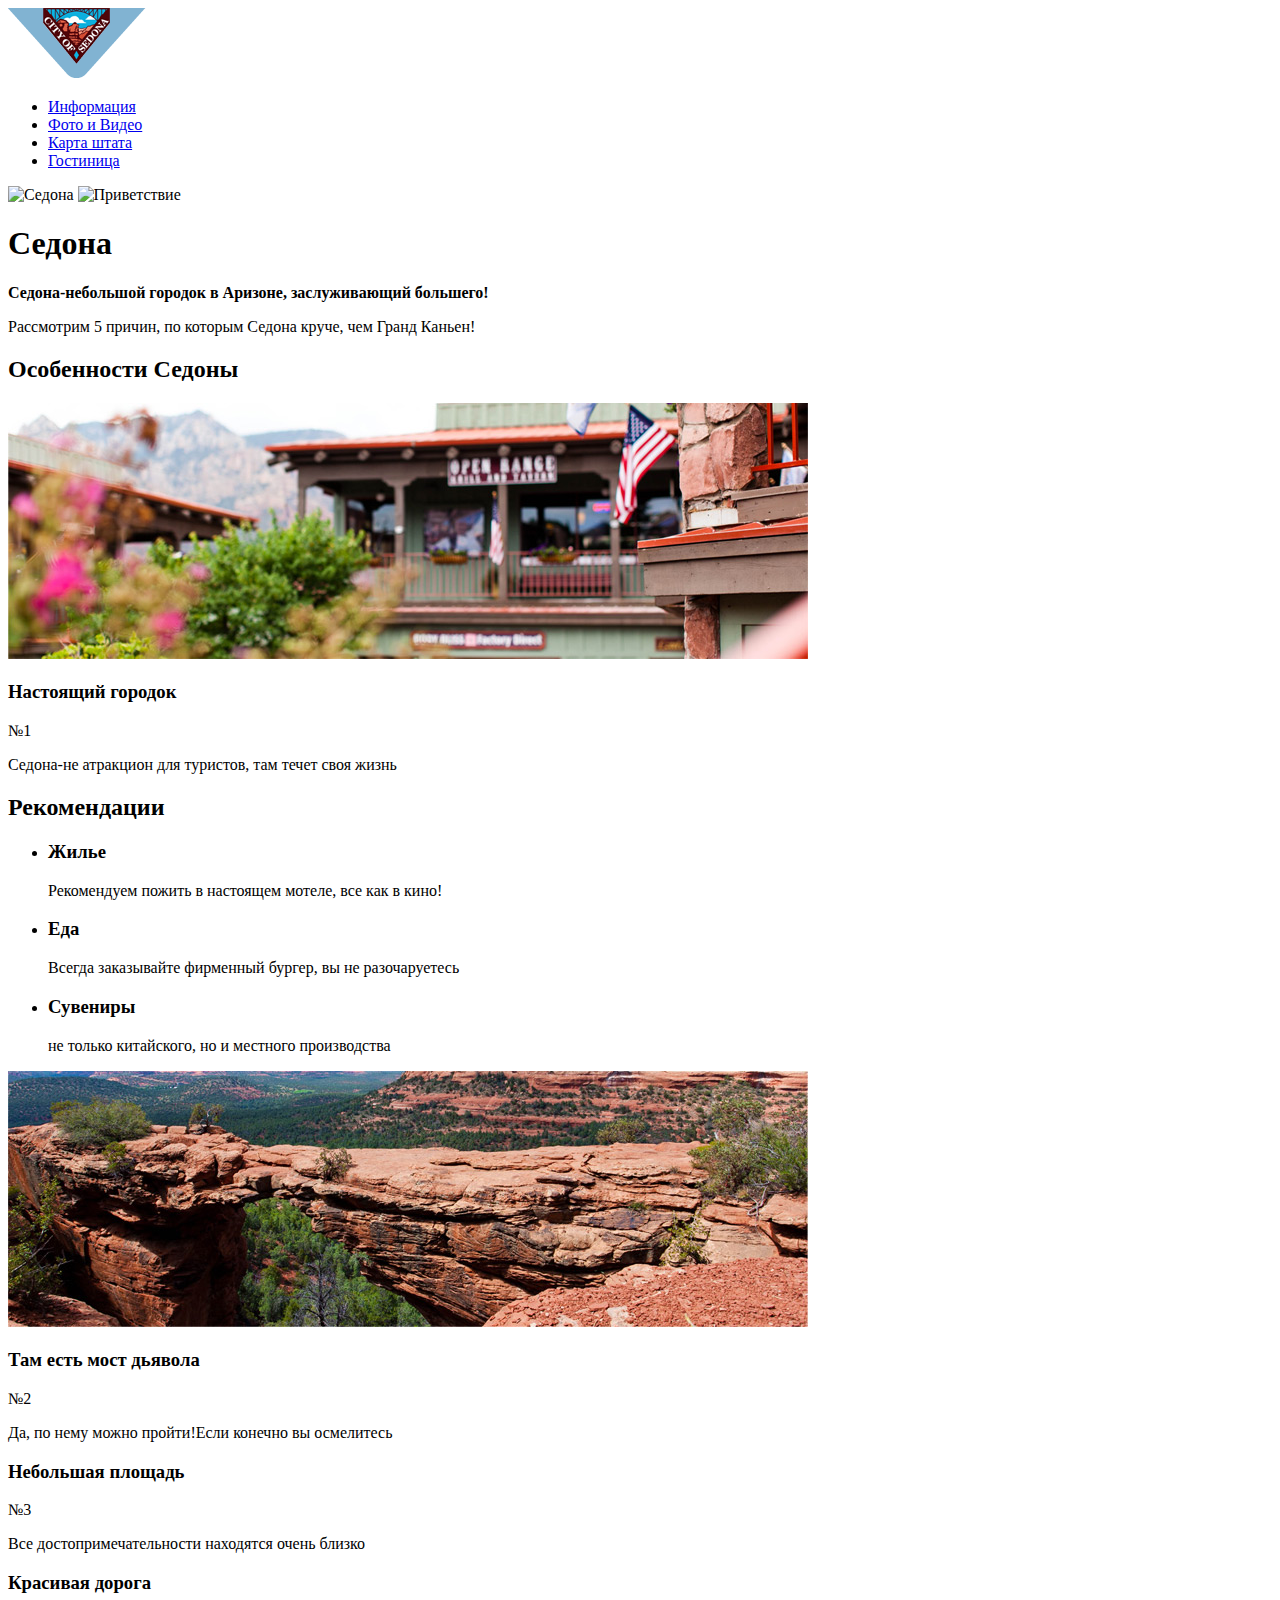
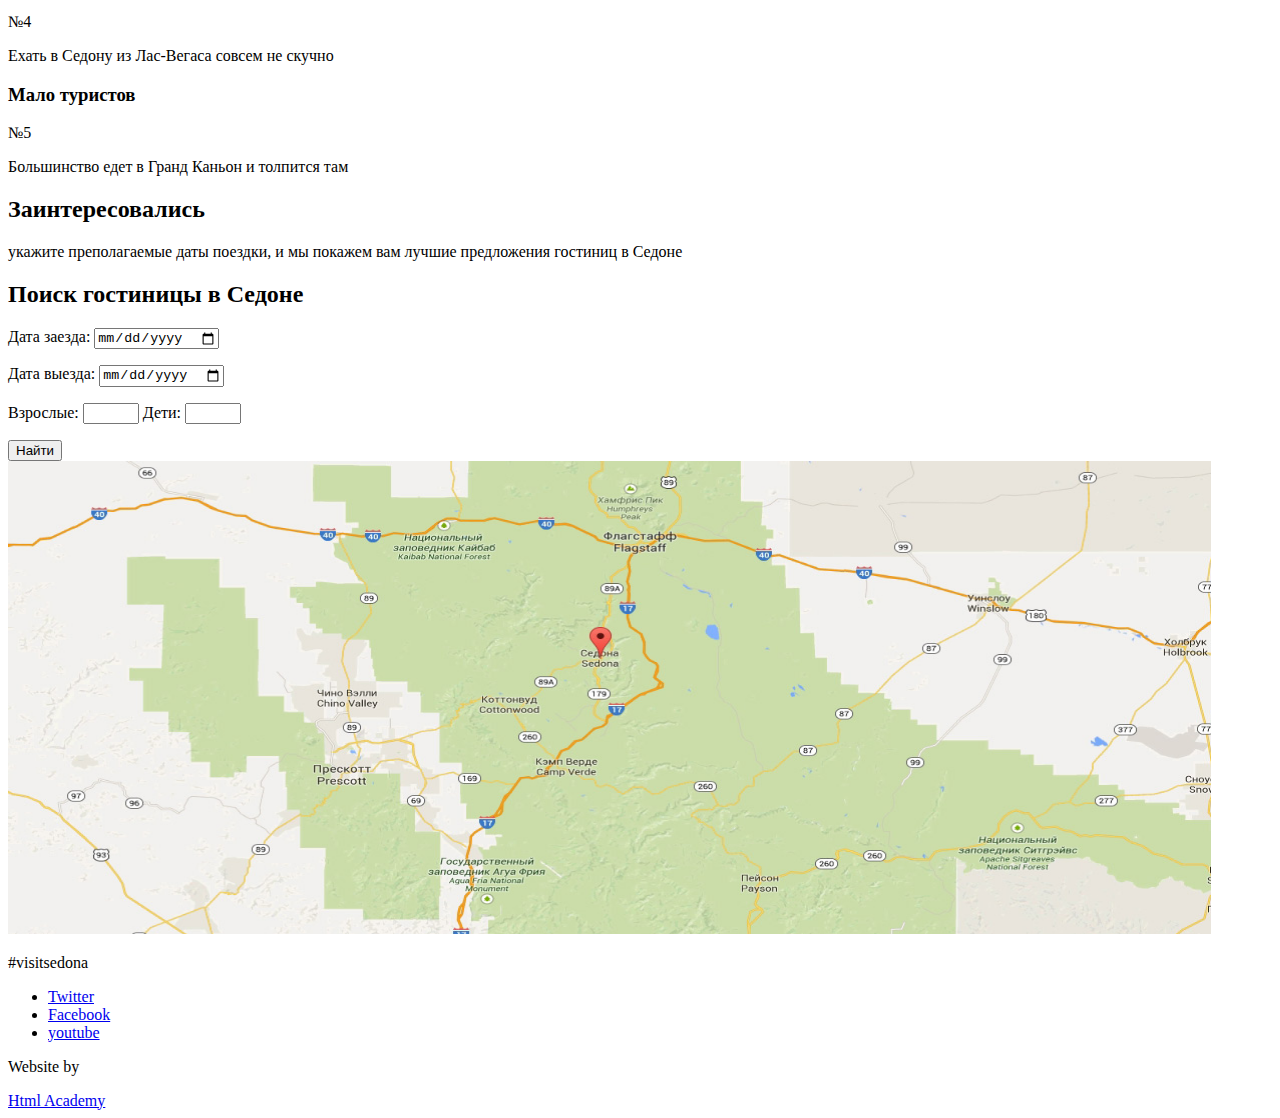
==== index.html @ 517c35b0 "проверка в валидаторе. Исправление ошибок" ====
<!DOCTYPE html>
<html lang="ru">
  <head>
    <meta charset="utf-8">
    <title>HTML Academy: Седона</title>
  </head>
  <body>
      <header class="main-header">
          <nav class="main-navigation">
            <a class="main-header logo">
              <img src="img/logo.png" width="138" height="70" alt="Логотип Седона">
            </a>
                <ul class="site-navigation">
                  <li><a href="info.html">Информация</a></li>
                  <li><a href="foto.html">Фото и Видео</a></li>
                  <li><a href="map.html">Карта штата</a></li>
                  <li><a href="hotels.html">Гостиница</a></li>
                </ul>
           </nav>
      </header>

      <main class="container">
          <section class="welcome">
              <img class="ground" src="http://placehold.it" width="150" height="100" alt="Седона">
              <img class="picture-sedone" src="http://placehold.it" width="150" height="100" alt="Приветствие">
          </section>

          <section class="promotion">
              <h1 class="visually-hidden">Седона</h1>
              <b class="promotion-slogan">Седона-небольшой городок в Аризоне, заслуживающий большего!</b>
              <p class="promotion-text">Рассмотрим 5 причин, по которым Седона круче, чем Гранд Каньен!</p>
          </section>

          <section class="feature-one">
            <h2 class="visually-hidden">Особенности Седоны</h2>
                <aside class="house">
                  <img src="img/house.jpg" width="800" height="256" alt="Милый домик">
                </aside>
                  <h3 class="feature-one title">Настоящий городок</h3>
                  <span class="feature-one number">№1</span>
                  <p class="feature-one text">Седона-не атракцион для туристов, там течет своя жизнь</p>
            </section>

              <section class="recomindations">
                  <h2 class="visually-hidden">Рекомендации</h2>
                    <ul class="recomindation-list">
                        <li class="recomindation-item">
                            <h3 class="recomindation-tittle">Жилье</h3>
                            <p class="recomindation-text">Рекомендуем пожить в настоящем мотеле, все как в кино!</p>
                        </li>
                        <li class="recomindation-item">
                            <h3 class="recomindation-tittle">Еда</h3>
                            <p class="recomindation-text">Всегда заказывайте фирменный бургер, вы не разочаруетесь</p>
                        </li>
                        <li class="recomindation-item">
                            <h3 class="recomindation-tittle">Сувениры</h3>
                            <p class="recomindation-text">не только китайского, но и местного производства</p>
                        </li>
                    </ul>
              </section>

              <section class="feature-two">
                <aside class="devil-bridge">
                    <img src="img/bridge.jpg" width="800" height="256" alt="Мост дьявола">
                </aside>
                    <h3 class="feature-two tittle">Там есть мост дьявола</h3>
                    <span class="feature-two number">№2</span>
                    <p class="feature-two text">Да, по нему можно пройти!Если конечно вы осмелитесь</p>
                </section>

              <section class="another-features">
                        <h3 class="feature-three title">Небольшая площадь</h3>
                        <span class="features-three number">№3</span>
                        <p class="feature-three text">Все достопримечательности находятся очень близко</p>

                        <h3 class="feature-four title">Красивая дорога</h3>
                        <span class="feature-four number">№4</span>
                        <p class="feature-four text">Ехать в Седону из Лас-Вегаса совсем не скучно</p>

                        <h3 class="feature-five title">Мало туристов</h3>
                        <span class="feature-five number">№5</span>
                        <p class="feature-five text">Большинство едет в Гранд Каньон и толпится там</p>
              </section>

                <section class="booking">
                  <h2 class="booking-title">Заинтересовались</h2>
                  <p class="booking-text">укажите преполагаемые даты поездки, и мы покажем вам лучшие предложения гостиниц в Седоне</p>
                </section>

              <section class="search">
                  <h2 class="search-title">Поиск гостиницы в Седоне</h2>
                   <form class="finder" method="post" action="https://echo.htmlacademy.ru">
                     <p>
                       <label for="finder-arrival">Дата заезда:</label>
                       <input id="finder-arrival" type="date" name="arrival" >
                     </p>
                     <p>
                       <label for="finder-departure">Дата выезда:</label>
                       <input id="finder-departure" type="date" name="departure" >
                     </p>
                     <p>
                       <label for="finder-adults">Взрослые:</label>
                       <input id="finder-adults" type="number" name="adults" min="1" max="20" step="1">
                       <label for="finder-kids">Дети:</label>
                       <input id="finder-kids" type="number" name="kids" min="0" max="20" step="1">
                     </p>
                     <button type="submit">Найти</button>
                   </form>
              </section>

              <div class="map">
                <img src="img/map.jpg" width="1203" height="473" alt="Карта Седоны">
              </div>
          </main>

                <footer class="main-footer">
                  <section class="main-footer info">
                    <p class="hashtag">#visitsedona</p>
                  </section>
                    <div class="social-media">
                        <ul>
                            <li><a href="twitter.com" class="social-media button">Twitter</a></li>
                            <li><a href="facebook.com" class="social-media button">Facebook</a></li>
                            <li><a href="youtube.com" class="social-media button">youtube</a></li>
                        </ul>
                    </div>
                    <section class="copyright">
                      <p class="copyright-text">Website by</p>
                      <a class="copyright-logo" href="//htmlacademy.ru/intensive/htmlcss">Html Academy</a>
                    </section>
                </footer>
  </body>
</html>
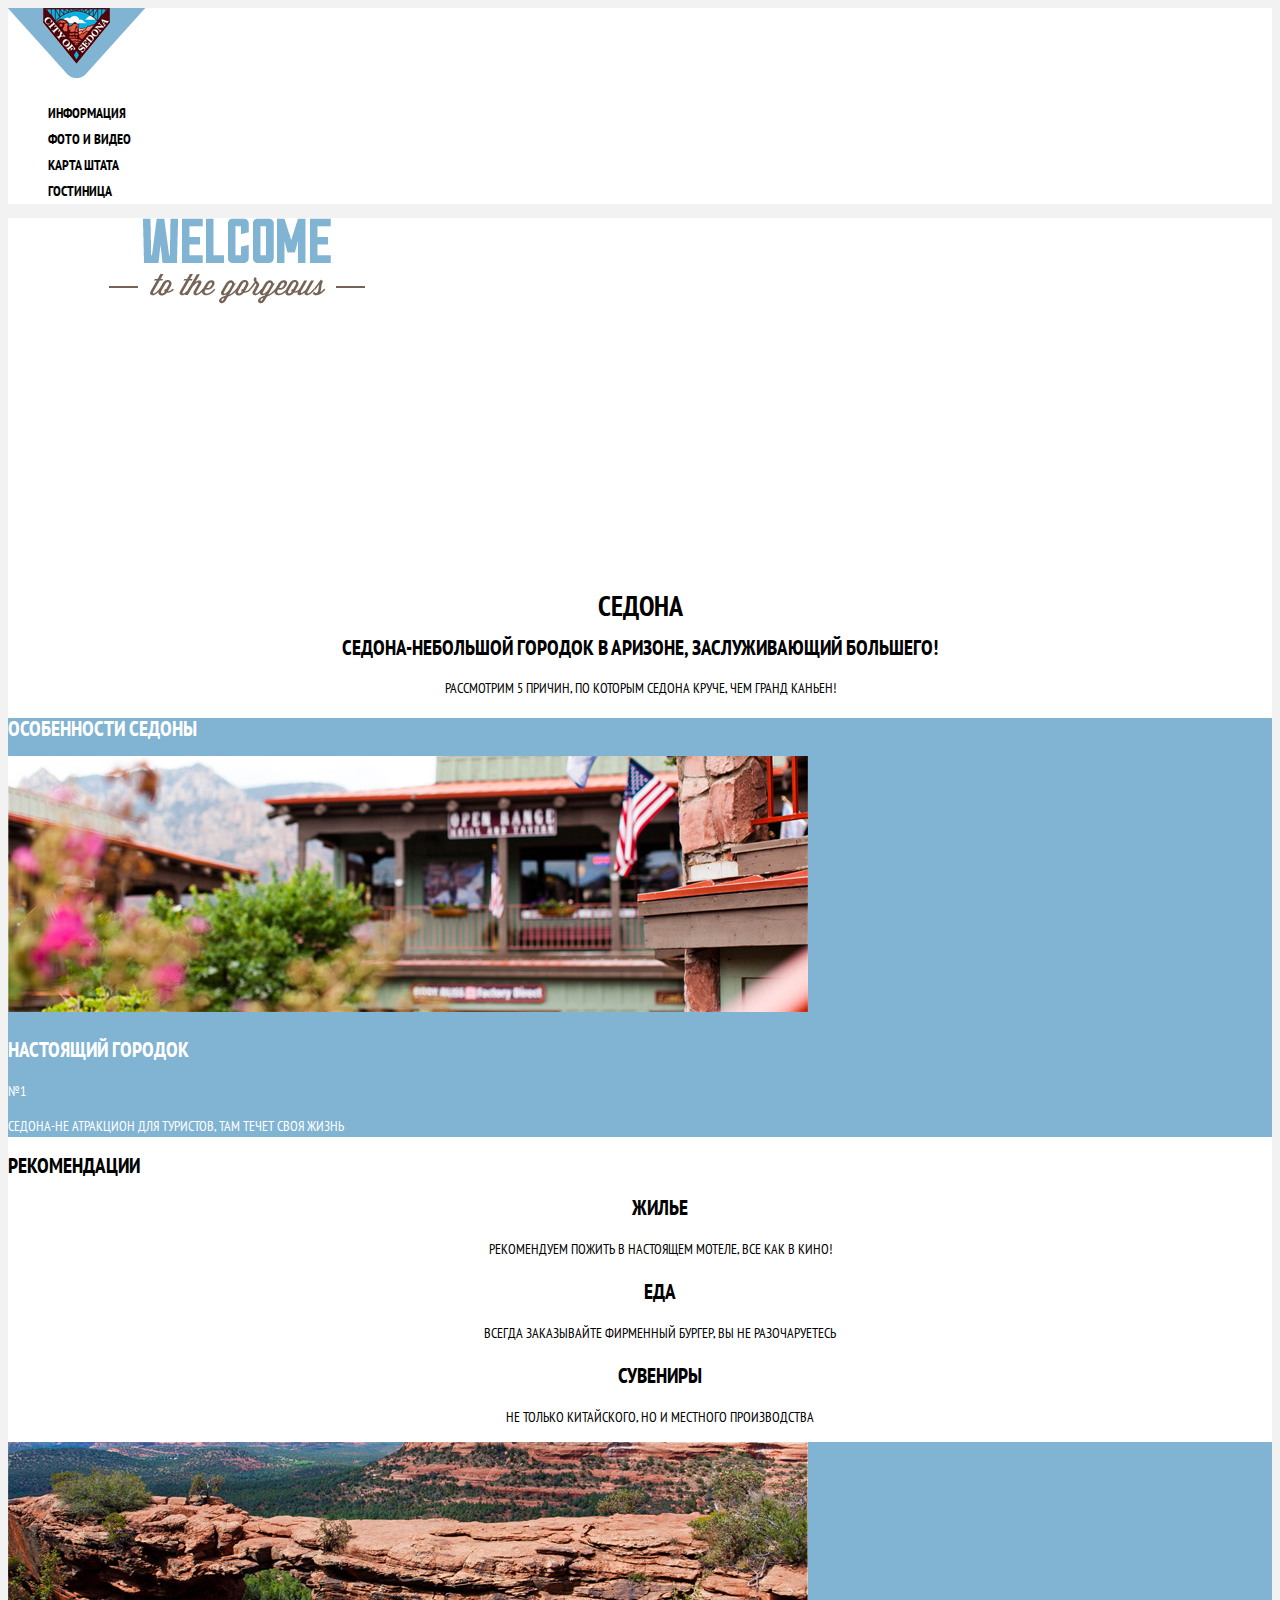
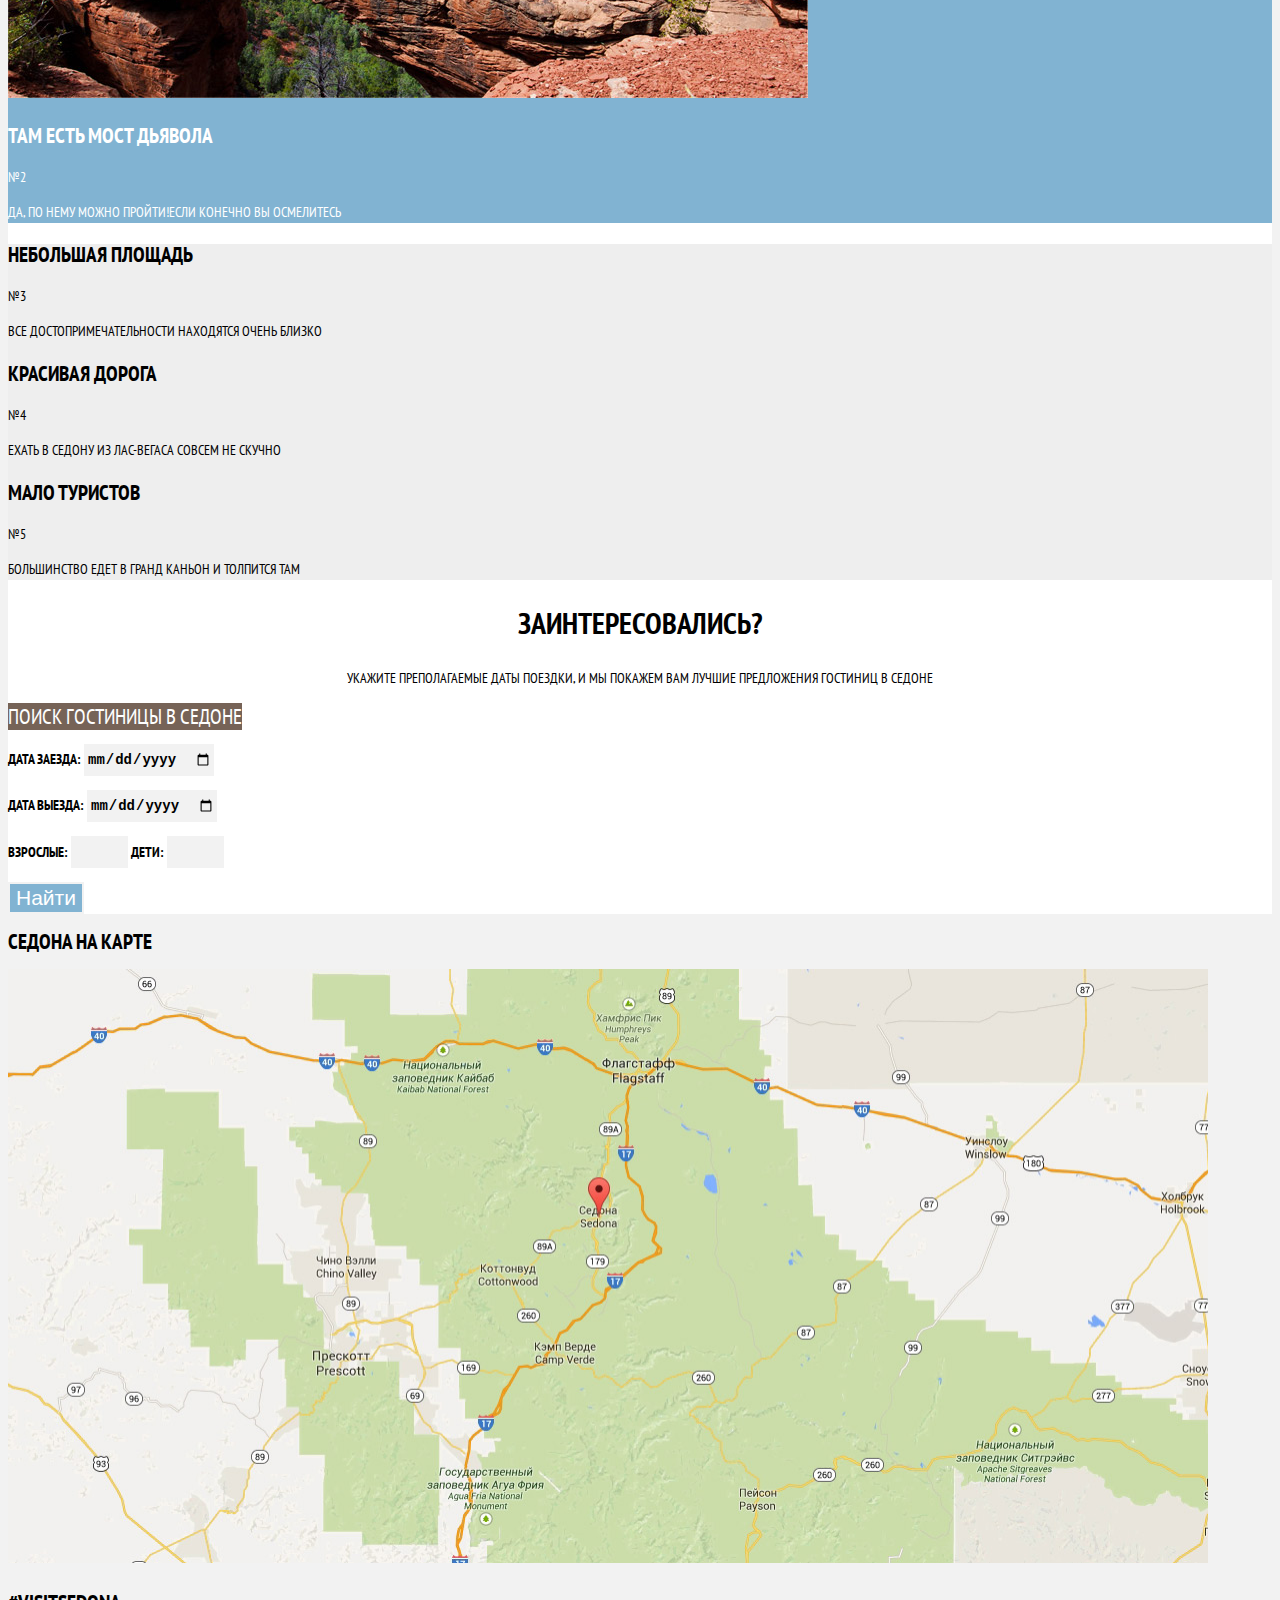
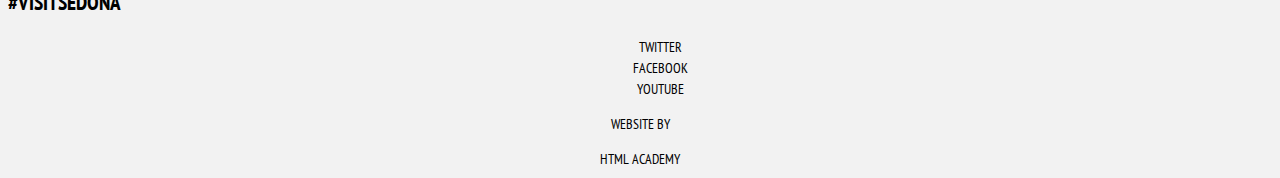
==== commit d0d1efab: "начала делать css" ====
--- a/index.html
+++ b/index.html
@@ -3,6 +3,9 @@
   <head>
     <meta charset="utf-8">
     <title>HTML Academy: Седона</title>
+    <link href="https://fonts.googleapis.com/css?family=PT+Sans+Narrow:400,700&amp;subset=latin,cyrillic" rel="stylesheet">
+    <link href="css/normalize.css" rel="stylesheet">
+    <link rel="stylesheet" href="css/style.css">
   </head>
   <body>
       <header class="main-header">
@@ -21,8 +24,7 @@
 
       <main class="container">
           <section class="welcome">
-              <img class="ground" src="http://placehold.it" width="150" height="100" alt="Седона">
-              <img class="picture-sedone" src="http://placehold.it" width="150" height="100" alt="Приветствие">
+              <img class="picture-sedone" src="img/phrases.png" width="458" height="352" alt="Приветствие">
           </section>
 
           <section class="promotion">
@@ -36,9 +38,9 @@
                 <aside class="house">
                   <img src="img/house.jpg" width="800" height="256" alt="Милый домик">
                 </aside>
-                  <h3 class="feature-one title">Настоящий городок</h3>
+                  <h3 class="feature-one-title">Настоящий городок</h3>
                   <span class="feature-one number">№1</span>
-                  <p class="feature-one text">Седона-не атракцион для туристов, там течет своя жизнь</p>
+                  <p class="feature-one-text">Седона-не атракцион для туристов, там течет своя жизнь</p>
             </section>
 
               <section class="recomindations">
@@ -83,45 +85,47 @@
               </section>
 
                 <section class="booking">
-                  <h2 class="booking-title">Заинтересовались</h2>
+                  <h2 class="booking-title">Заинтересовались?</h2>
                   <p class="booking-text">укажите преполагаемые даты поездки, и мы покажем вам лучшие предложения гостиниц в Седоне</p>
                 </section>
 
               <section class="search">
-                  <h2 class="search-title">Поиск гостиницы в Седоне</h2>
+                  <p class="search-title">
+                    <a href="search.html">Поиск гостиницы в Седоне</a>
+                  </p>
                    <form class="finder" method="post" action="https://echo.htmlacademy.ru">
-                     <p>
+                     <p class="search-item">
                        <label for="finder-arrival">Дата заезда:</label>
                        <input id="finder-arrival" type="date" name="arrival" >
                      </p>
-                     <p>
+                     <p class="search-item">
                        <label for="finder-departure">Дата выезда:</label>
                        <input id="finder-departure" type="date" name="departure" >
                      </p>
-                     <p>
+                     <p class="search-item">
                        <label for="finder-adults">Взрослые:</label>
                        <input id="finder-adults" type="number" name="adults" min="1" max="20" step="1">
                        <label for="finder-kids">Дети:</label>
                        <input id="finder-kids" type="number" name="kids" min="0" max="20" step="1">
                      </p>
-                     <button type="submit">Найти</button>
+                     <button class="button" type="submit">Найти</button>
                    </form>
               </section>
-
-              <div class="map">
-                <img src="img/map.jpg" width="1203" height="473" alt="Карта Седоны">
-              </div>
           </main>
 
                 <footer class="main-footer">
+                  <section class="map">
+                    <h2 class="visually-hidden">Седона на карте</h2>
+                    <img src="img/map.jpg" width="1200" height="594" alt="Карта Седоны">
+                  </section>
                   <section class="main-footer info">
                     <p class="hashtag">#visitsedona</p>
                   </section>
                     <div class="social-media">
                         <ul>
-                            <li><a href="twitter.com" class="social-media button">Twitter</a></li>
-                            <li><a href="facebook.com" class="social-media button">Facebook</a></li>
-                            <li><a href="youtube.com" class="social-media button">youtube</a></li>
+                            <li><a href="twitter.com" class="social-button">Twitter</a></li>
+                            <li><a href="facebook.com" class="social-button">Facebook</a></li>
+                            <li><a href="youtube.com" class="social-button">youtube</a></li>
                         </ul>
                     </div>
                     <section class="copyright">
@@ -129,5 +133,6 @@
                       <a class="copyright-logo" href="//htmlacademy.ru/intensive/htmlcss">Html Academy</a>
                     </section>
                 </footer>
+
   </body>
 </html>
--- a/css/style.css
+++ b/css/style.css
@@ -0,0 +1,185 @@
+body {
+    font-family: "PT Sans Narrow", "Arial", sans-serif;
+    font-size: 14px;
+    line-height: 21px;
+    font-weight: normal;
+    color: #000000;
+    text-transform: uppercase;
+
+    background-color: #f2f2f2;
+    background-image: url("img/bg.jpg");
+    background-position: top center;
+    background-repeat: no-repeat;
+}
+a {
+  text-decoration: none;
+}
+.main-navigation {
+  font-size: 14px;
+  line-height: 26px;
+  color: #000000;
+  font-weight: bold;
+
+  background-color: #ffffff;
+}
+.site-navigation {
+  list-style: none;
+}
+.site-navigation a {
+  color: #000000
+}
+.site-navigation a:hover {
+  color: #81b3d2;
+}
+.site-navigation a:focus {
+  color: rgba (0 0 0 0.3);
+}
+
+.container {
+  background-color: #ffffff;
+}
+
+.welcome img {
+  background-position: top center;
+}
+.promotion {
+  text-align: center;
+}
+.promotion-slogan {
+  font-size: 21px;
+  line-height: 26px;
+  font-weight: bold;
+}
+.promotion-text {
+  font-size: 14px;
+  line-height: 26px;
+}
+.feature-one {
+  color: #ffffff;
+
+  background-color: #81b3d2
+}
+.feature-one h3{
+  font-size: 21px;
+  line-height: 21px;
+}
+
+.recomindation-list {
+  list-style: none;
+}
+.recomindation-item {
+  text-align: center;
+}
+.recomindation-item h3 {
+  font-size: 21px;
+  line-height: 21px;
+  font-weight: bold;
+}
+
+.feature-two {
+  color: #ffffff;
+
+  background-color: #81b3d2;
+}
+.feature-two h3{
+  font-size: 21px;
+  line-height: 21px;
+}
+
+.another-features {
+  background-color: #eeeeee;
+}
+.another-features h3 {
+  font-size: 21px;
+  line-height: 21px;
+}
+
+.booking {
+  text-align: center;
+}
+.booking h2 {
+  font-size: 30px;
+  line-height: 36px;
+}
+.booking-text {
+  font-size: 14px;
+  line-height: 24px;
+}
+.search-title a {
+  background-color: #766357;
+  color: #ffffff;
+  font-size: 21px;
+  line-height: 26px;
+}
+.search-title a:hover {
+  background-color: #604e43;
+}
+.search-title a:focus {
+  background-color: #503e33;
+  color: rgba (255 255 255 0.3);
+}
+label {
+  font-size: 14px;
+  line-height: 26px;
+  font-weight: bold;
+}
+.search-item input {
+  font-size: 14px;
+  line-height: 26px;
+  font-weight: bold;
+  background-color: #f2f2f2;
+  border: 2px solid #f2f2f2;
+}
+.search-item input:hover {
+  background-color: #ebebeb;
+}
+.search-item input:focus {
+  background-color: #ffffff;
+  border: 2px solid #e5e5e5;
+}
+.button {
+  font-size: 21px;
+  line-height: 26px;
+  color: #ffffff;
+  text-align: center;
+  vertical-align: middle;
+  background-color: #81b3d2;
+  border: 2px solid #f2f2f2;
+}
+.button:hover {
+  background-color: #669ec0;
+}
+.button:focus {
+  background-color: #5496bd;
+  color: rgba(255 255 255 0.3);
+}
+
+.main-footer {
+  background-color: rgba (255 255 255 0.9);
+}
+.hashtag {
+  font-size: 21px;
+  line-height: 26px;
+  font-weight: bold;
+}
+.social-media {
+  text-align: center;
+}
+.social-media ul {
+  list-style: none;
+}
+.social-button {
+  color: #000000;
+}
+.copyright {
+  text-align: center;
+}
+.copyright-logo {
+  color: #000000;
+}
+.copyright-logo:hover {
+  color: #81b3d2;
+}
+.copyright-logo:focus {
+  color: #bdbbbc;
+}
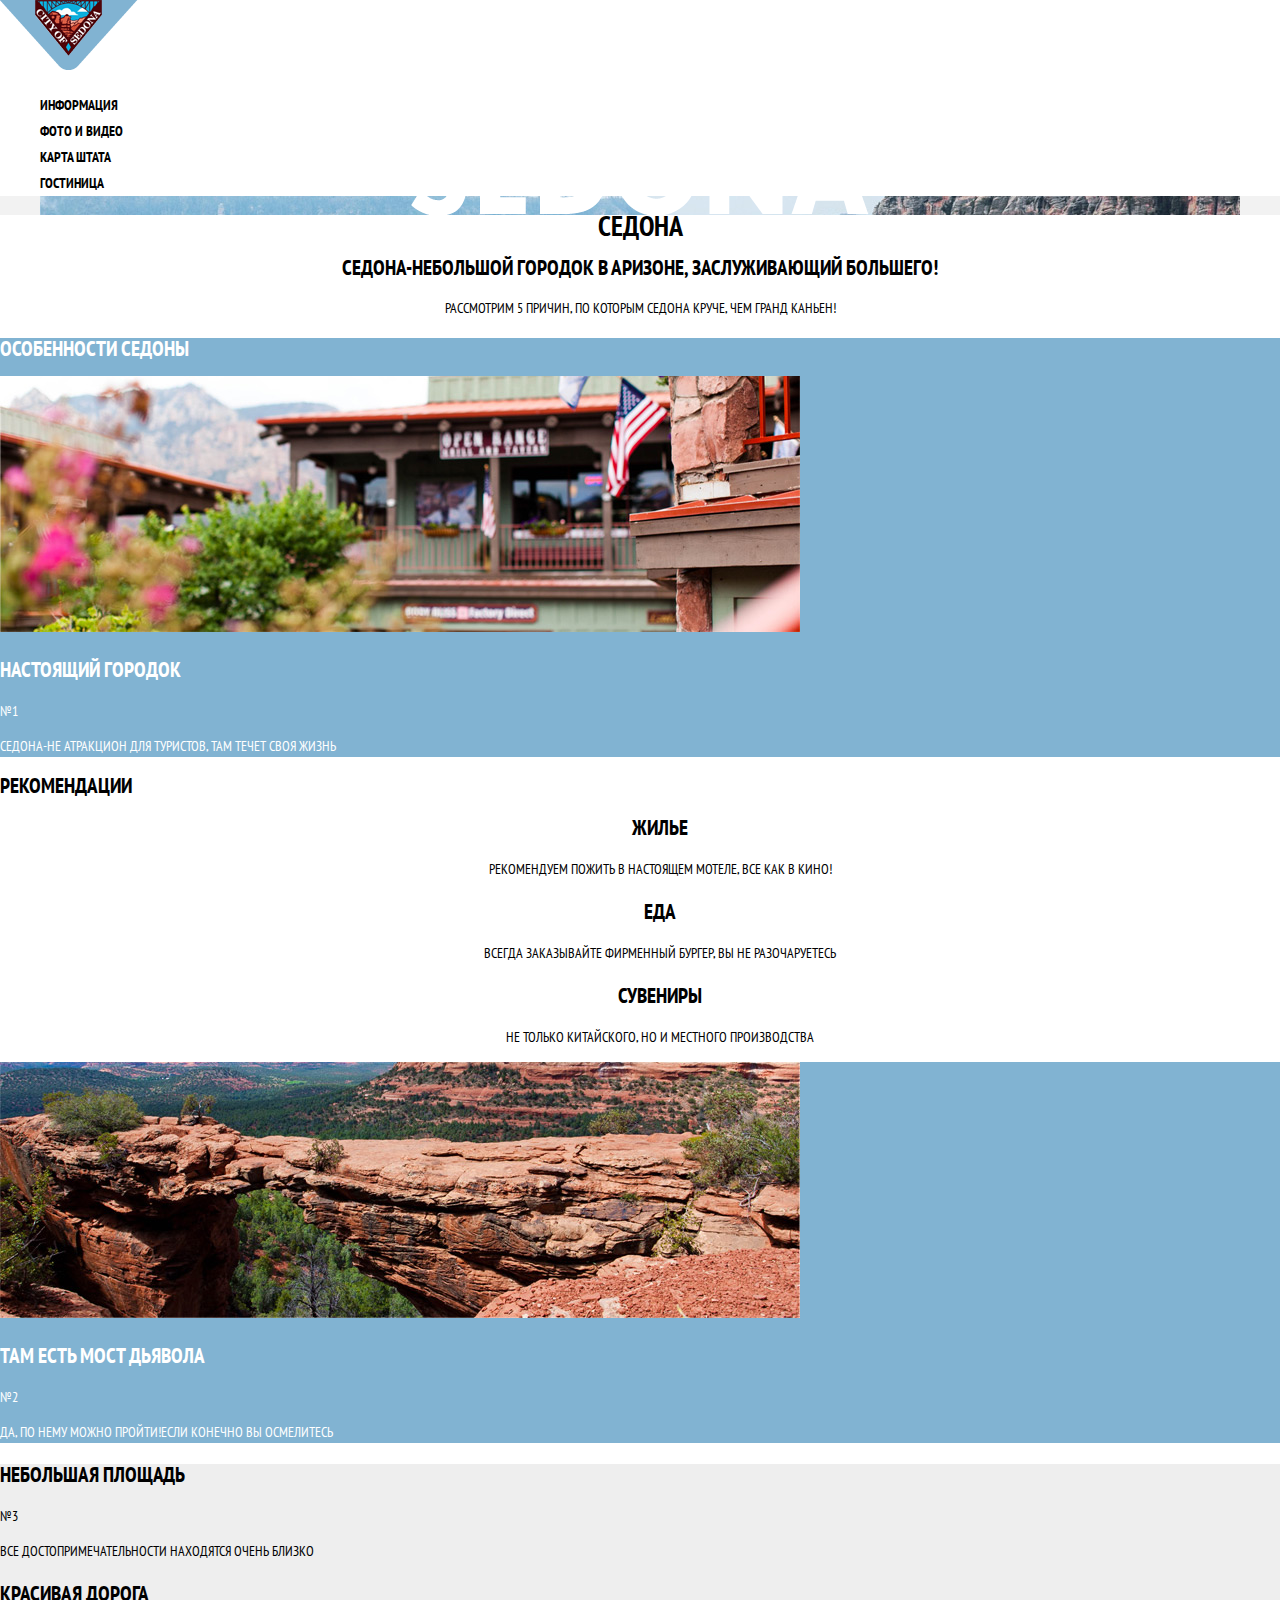
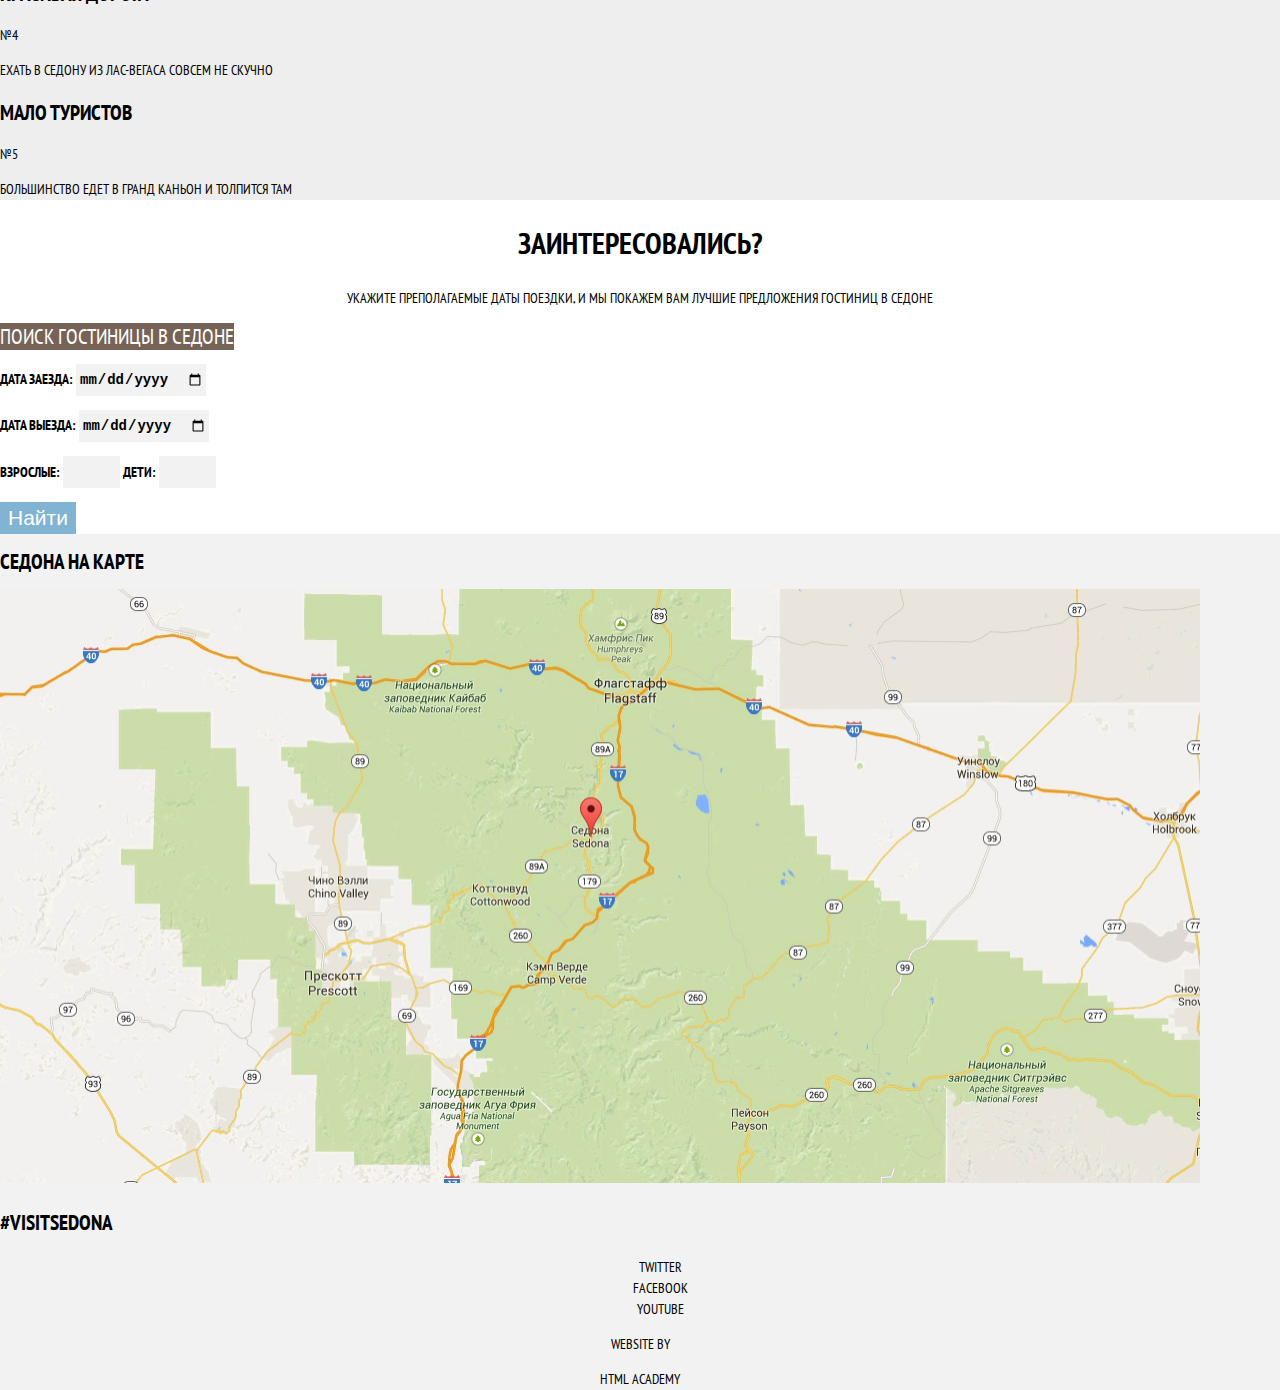
==== commit 36ae8a94: "стили для основной страницы и внутренней странице" ====
--- a/index.html
+++ b/index.html
@@ -23,9 +23,6 @@
       </header>
 
       <main class="container">
-          <section class="welcome">
-              <img class="picture-sedone" src="img/phrases.png" width="458" height="352" alt="Приветствие">
-          </section>
 
           <section class="promotion">
               <h1 class="visually-hidden">Седона</h1>
--- a/css/style.css
+++ b/css/style.css
@@ -1,16 +1,24 @@
 body {
-    font-family: "PT Sans Narrow", "Arial", sans-serif;
-    font-size: 14px;
-    line-height: 21px;
-    font-weight: normal;
-    color: #000000;
-    text-transform: uppercase;
-
-    background-color: #f2f2f2;
-    background-image: url("img/bg.jpg");
-    background-position: top center;
-    background-repeat: no-repeat;
-}
+  margin: 0;
+  padding: 0;
+  font-family: "PT Sans Narrow", "Arial", sans-serif;
+  font-size: 14px;
+  line-height: 21px;
+  font-weight: normal;
+  color: #000000;
+  text-transform: uppercase;
+
+  background-color: #f2f2f2;
+  background-image: url("phrases.png"), url("bg.jpg");
+  background-position: top center, top center;
+  background-repeat: no-repeat, no-repeat;
+  background-size: auto auto, auto auto;
+}
+.inner-page {
+  background-color: #fefefe;
+  background-image: none;
+}
+
 a {
   text-decoration: none;
 }
@@ -39,9 +47,107 @@
   background-color: #ffffff;
 }
 
-.welcome img {
-  background-position: top center;
-}
+.filters {
+    background-image: url("filter background.jpg");
+    color: #ffffff;
+}
+.filters fieldset {
+  border: none;
+}
+.filter legend {
+  font-size: 16px;
+  line-height: 26px;
+  font-weight: bold;
+}
+.filter ul {
+  list-style: none;
+  line-height: 31px;
+}
+.filter label {
+  font: inherit;
+}
+.filter-input:disabled {
+  color: #5e6061;
+}
+.filter-button {
+  font: inherit;
+  color: #ffffff;
+  border: 2px solid #ffffff;
+  background-color: transparent;
+}
+.result {
+  font-size: 21px;
+  line-height: 26px;
+}
+.sorting-list{
+  list-style: none;
+}
+.sorting-item a{
+  font-size: 12px;
+  line-height: 18px;
+  color: rgba(0, 0, 0, 0.3);
+  border-bottom: 1px dashed #81b3d2;
+}
+.sorting-item a:hover {
+  color: #81b3d2;
+}
+.sorting-item a:active {
+  color: #000000;
+  border-bottom: none;
+}
+.hotels-catalog {
+  list-style: none;
+}
+.hotel-item h3 {
+  font-size: 21px;
+  line-height: 26px;
+}
+.hotel-item a {
+    color: #000000;
+}
+.hotel-item a:hover {
+  color: #81b3d2;
+}
+.hotel-item a:active {
+  color: rgba(0, 0, 0, 0.3);
+}
+.hotels-popular {
+  font: inherit;
+  color: #666666;
+  border: 2px solid #f2f2f2;
+  background-color: #f2f2f2;
+}
+.reservation {
+  font-size: 14px;
+  line-height: 21px;
+  font-weight: bold;
+  background-color: #766357;
+  color: #ffffff;
+  border: none;
+}
+.reservation:hover {
+  background-color: #604e43;
+}
+.reservation:focus {
+  background-color: #503e33;
+  color: rgba(255, 255, 255, 0.3);
+}
+li .button {
+  font-size: 14px;
+  line-height: 21px;
+  color: #ffffff;
+  background-color: #81b3d2;
+  border: none;
+}
+.button:hover {
+  background-color: #669ec0;
+  font-weight: bold;
+}
+.button:focus {
+  background-color: #5496bd;
+  color: rgba(255, 255, 255, 0.3);
+}
+
 .promotion {
   text-align: center;
 }
@@ -137,6 +243,7 @@
   background-color: #ffffff;
   border: 2px solid #e5e5e5;
 }
+
 .button {
   font-size: 21px;
   line-height: 26px;
@@ -144,18 +251,18 @@
   text-align: center;
   vertical-align: middle;
   background-color: #81b3d2;
-  border: 2px solid #f2f2f2;
+  border: 2px solid #81b3d2;
 }
 .button:hover {
   background-color: #669ec0;
 }
 .button:focus {
   background-color: #5496bd;
-  color: rgba(255 255 255 0.3);
+  color: rgba(255, 255, 255, 0.3);
 }
 
 .main-footer {
-  background-color: rgba (255 255 255 0.9);
+  background-color: rgba (255, 255, 255, 0.9);
 }
 .hashtag {
   font-size: 21px;
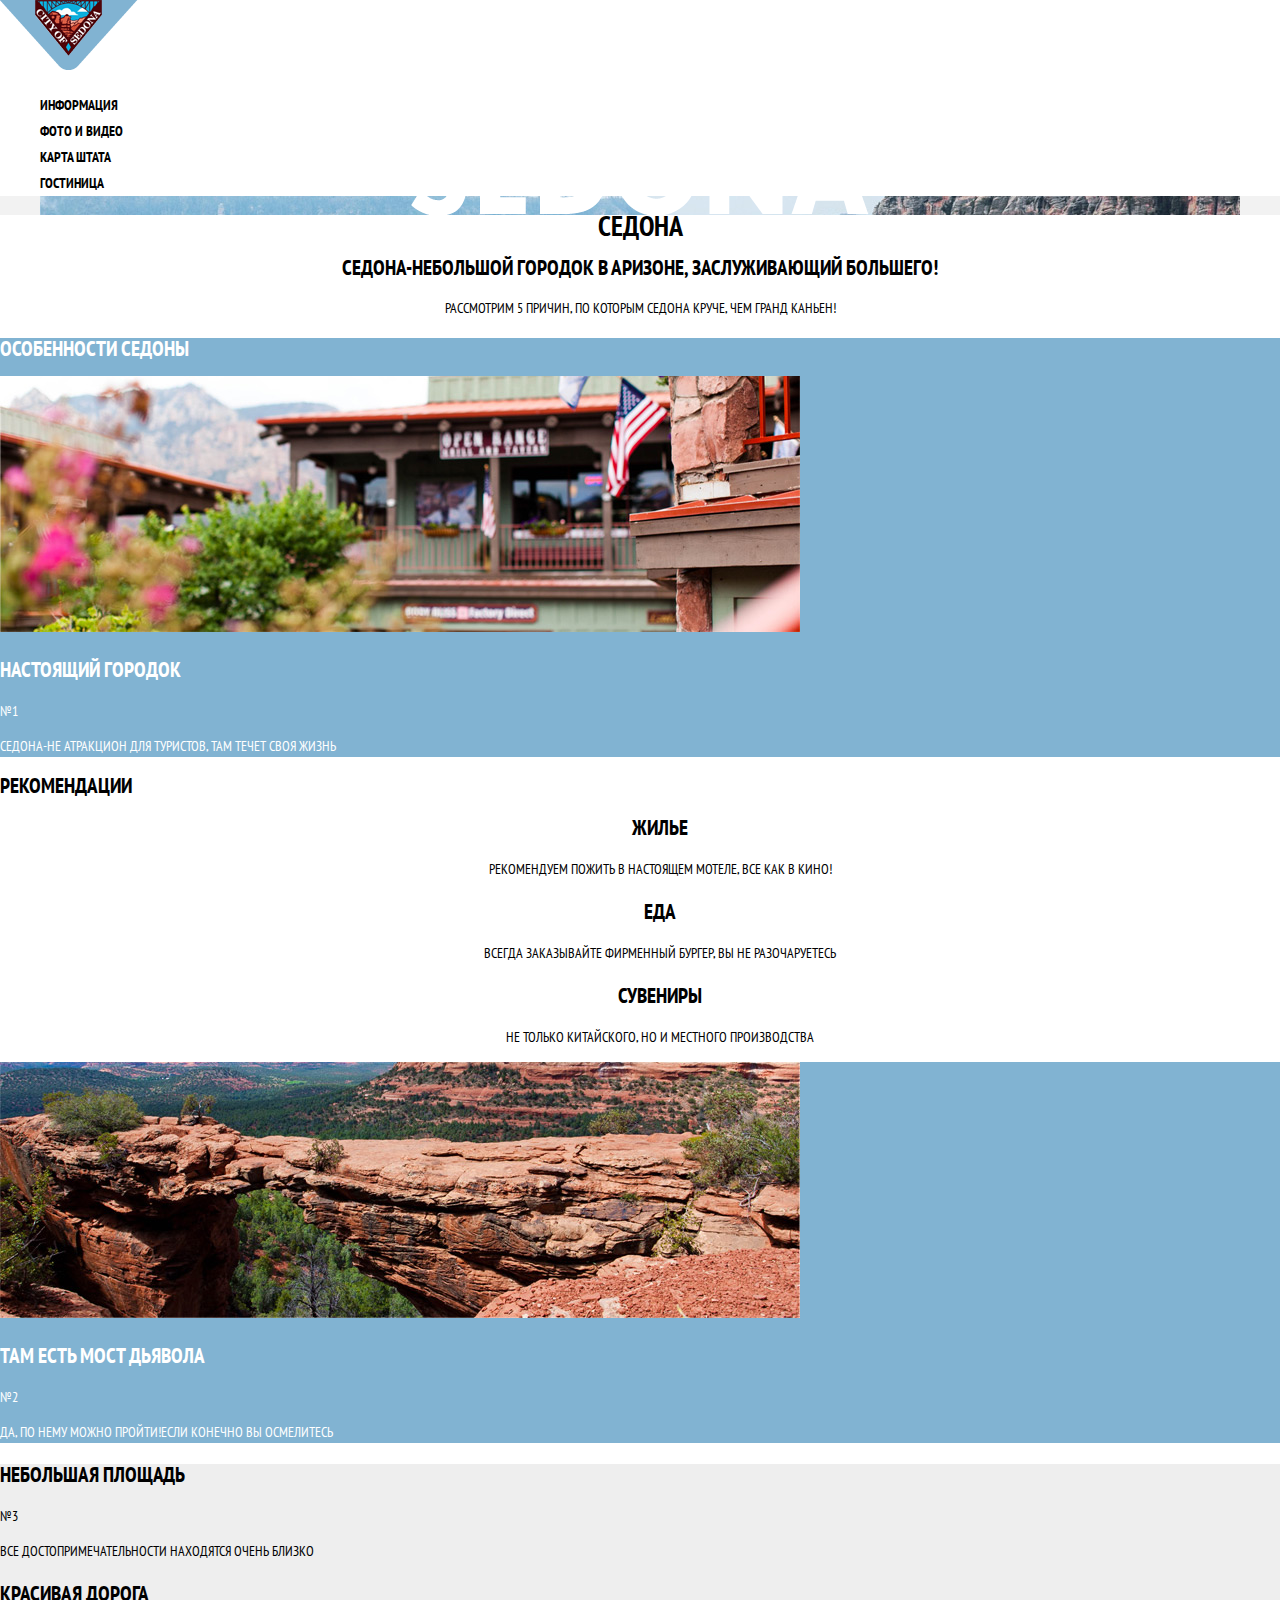
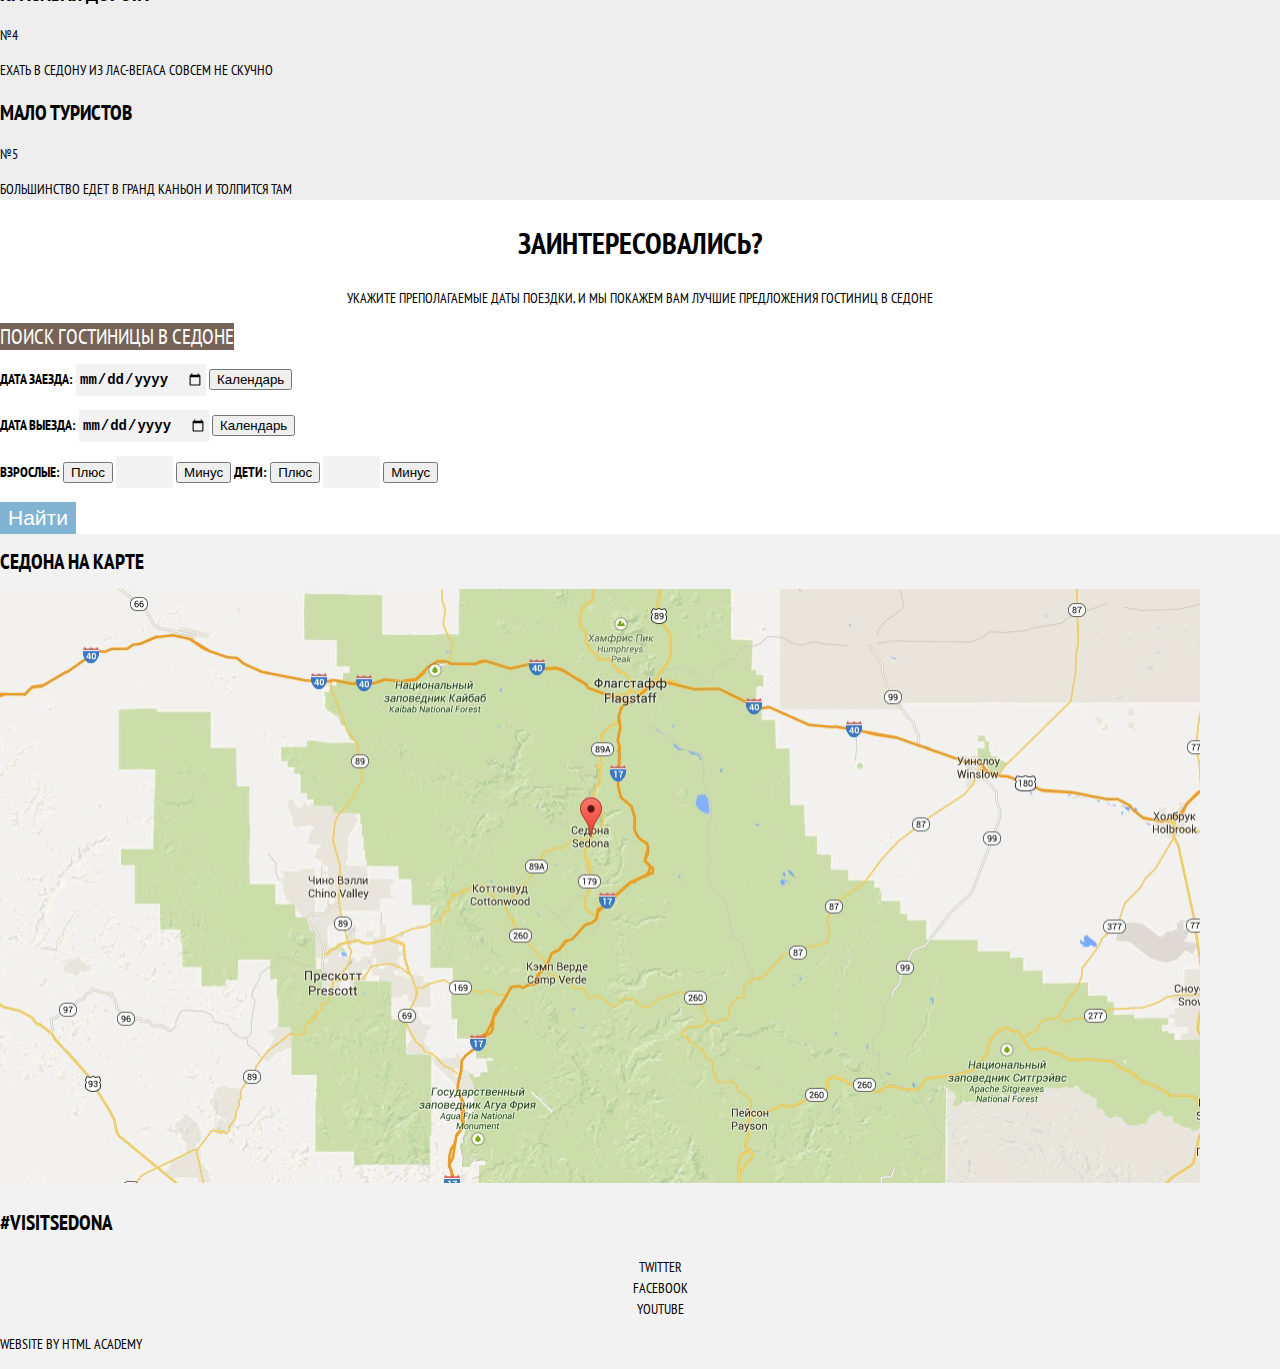
==== commit 39d22009: "добавление кнопок" ====
--- a/index.html
+++ b/index.html
@@ -5,7 +5,7 @@
     <title>HTML Academy: Седона</title>
     <link href="https://fonts.googleapis.com/css?family=PT+Sans+Narrow:400,700&amp;subset=latin,cyrillic" rel="stylesheet">
     <link href="css/normalize.css" rel="stylesheet">
-    <link rel="stylesheet" href="css/style.css">
+    <link href="css/style.css" rel="stylesheet">
   </head>
   <body>
       <header class="main-header">
@@ -90,24 +90,42 @@
                   <p class="search-title">
                     <a href="search.html">Поиск гостиницы в Седоне</a>
                   </p>
+              </section>
                    <form class="finder" method="post" action="https://echo.htmlacademy.ru">
                      <p class="search-item">
                        <label for="finder-arrival">Дата заезда:</label>
                        <input id="finder-arrival" type="date" name="arrival" >
+                       <button class="form-calendar" type="button">
+                         <span class="visually-hidden">Календарь</span>
+                       </button>
                      </p>
                      <p class="search-item">
                        <label for="finder-departure">Дата выезда:</label>
-                       <input id="finder-departure" type="date" name="departure" >
+                       <input id="finder-departure" type="date" name="departure">
+                       <button class="form-calendar" type="button">
+                         <span class="visually-hidden">Календарь</span>
+                       </button>
                      </p>
                      <p class="search-item">
                        <label for="finder-adults">Взрослые:</label>
+                       <button class="icon-plus" type="button">
+                         <span class="visually-hidden">Плюс</span>
+                       </button>
                        <input id="finder-adults" type="number" name="adults" min="1" max="20" step="1">
+                       <button class="icon-minus" type="button">
+                         <span class="visually-hidden">Минус</span>
+                       </button>
                        <label for="finder-kids">Дети:</label>
+                       <button class="icon-plus" type="button">
+                         <span class="visually-hidden">Плюс</span>
+                       </button>
                        <input id="finder-kids" type="number" name="kids" min="0" max="20" step="1">
+                       <button class="icon-minus" type="button">
+                         <span class="visually-hidden">Минус</span>
+                       </button>
                      </p>
                      <button class="button" type="submit">Найти</button>
                    </form>
-              </section>
           </main>
 
                 <footer class="main-footer">
@@ -117,7 +135,6 @@
                   </section>
                   <section class="main-footer info">
                     <p class="hashtag">#visitsedona</p>
-                  </section>
                     <div class="social-media">
                         <ul>
                             <li><a href="twitter.com" class="social-button">Twitter</a></li>
@@ -125,9 +142,9 @@
                             <li><a href="youtube.com" class="social-button">youtube</a></li>
                         </ul>
                     </div>
-                    <section class="copyright">
-                      <p class="copyright-text">Website by</p>
+                      <p class="copyright-text">Website by
                       <a class="copyright-logo" href="//htmlacademy.ru/intensive/htmlcss">Html Academy</a>
+                      </p>
                     </section>
                 </footer>
 
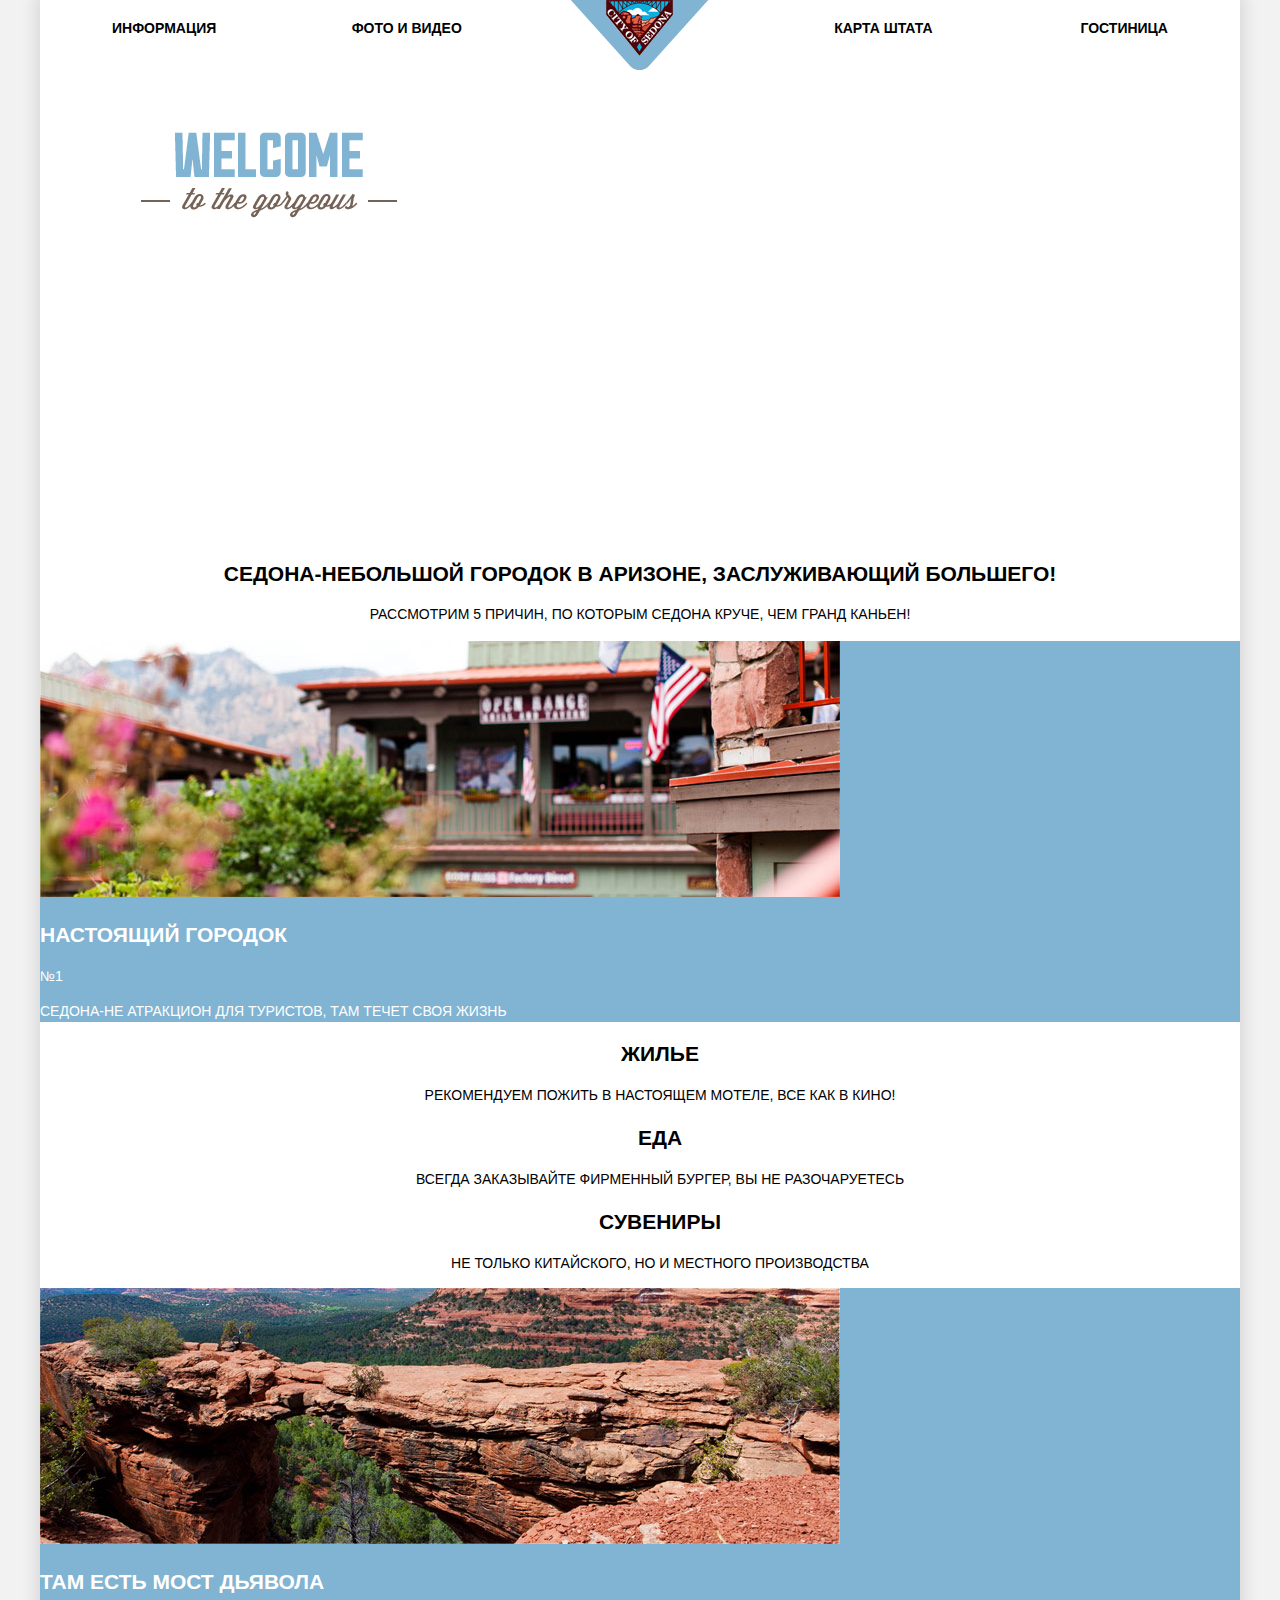
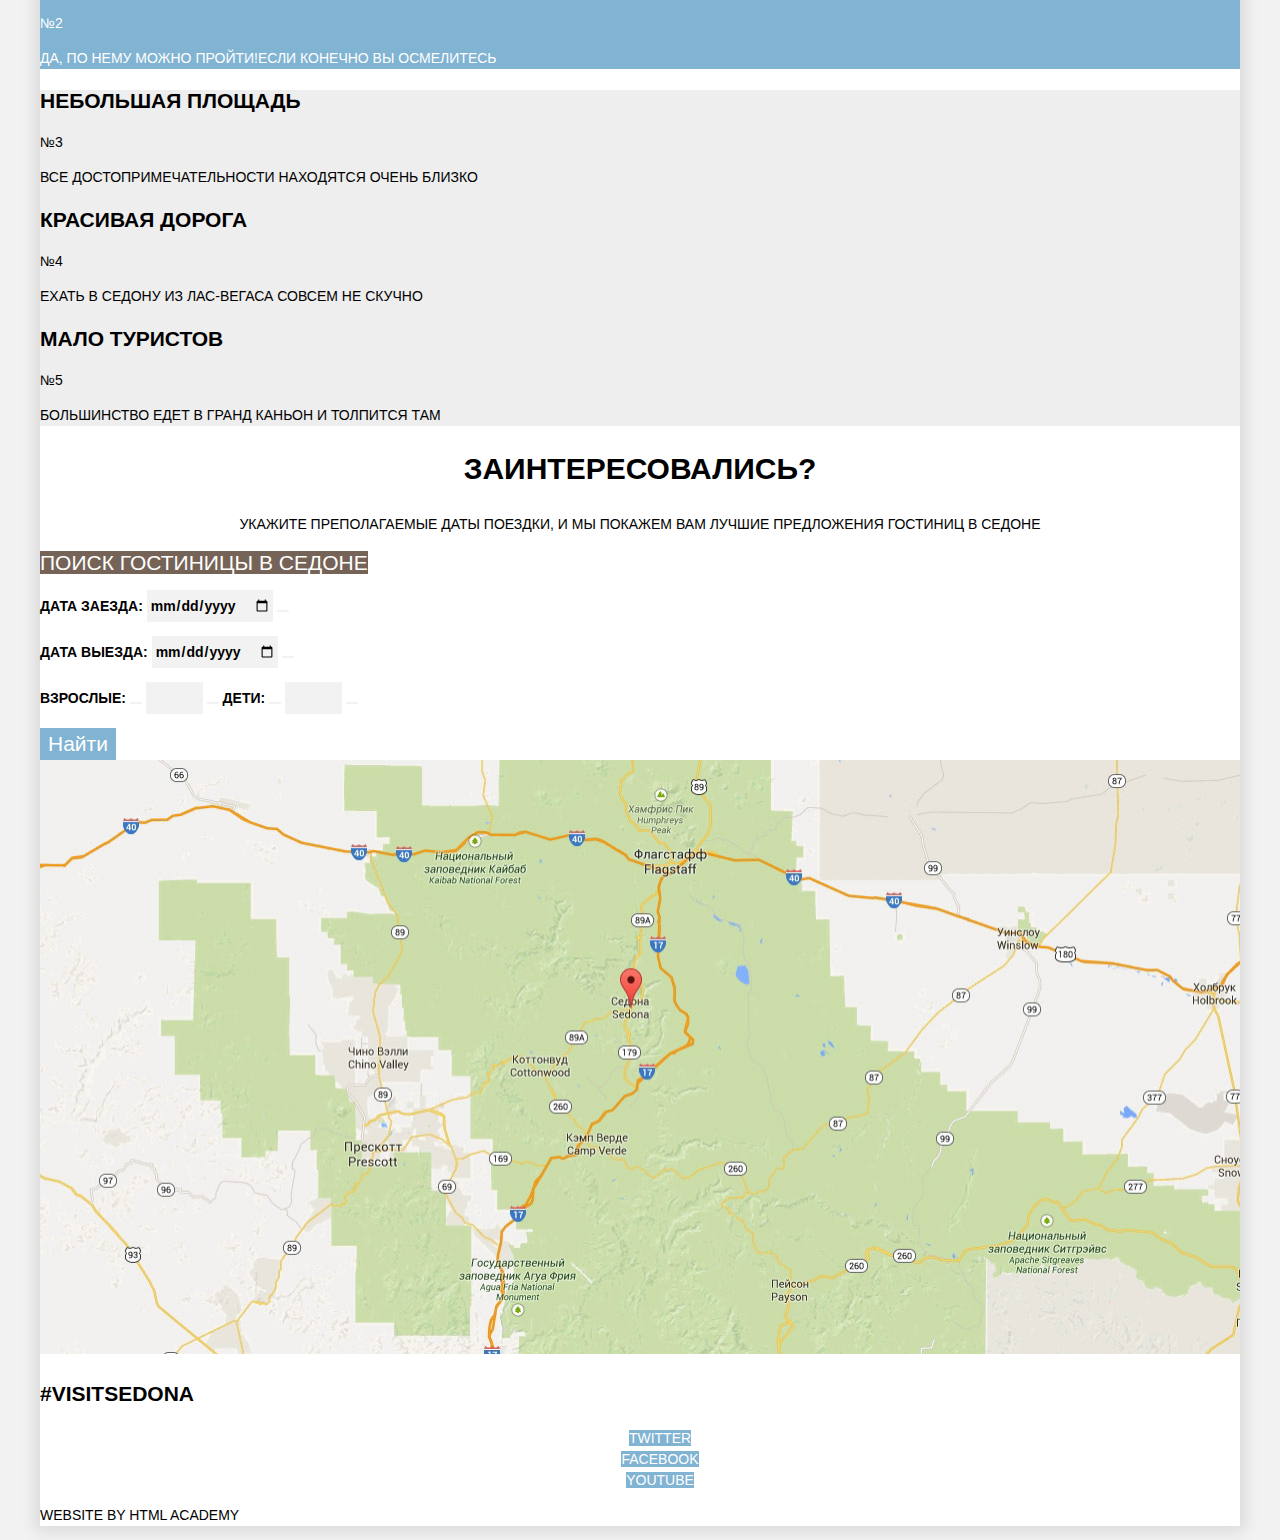
==== commit 88c89eb5: "подправила для сеток" ====
--- a/index.html
+++ b/index.html
@@ -8,11 +8,12 @@
     <link href="css/style.css" rel="stylesheet">
   </head>
   <body>
+    <div class="main-site">
       <header class="main-header">
           <nav class="main-navigation">
-            <a class="main-header logo">
-              <img src="img/logo.png" width="138" height="70" alt="Логотип Седона">
-            </a>
+             <a class="main-header-logo">
+               <img src="img/logo.png" width="138" height="70" alt="Логотип Седона">
+             </a>
                 <ul class="site-navigation">
                   <li><a href="info.html">Информация</a></li>
                   <li><a href="foto.html">Фото и Видео</a></li>
@@ -23,6 +24,10 @@
       </header>
 
       <main class="container">
+          <section class="welcome">
+            <h2 class="visually-hidden">Добро пожаловать в Седону</h2>
+					  <img src="img/phrases.png" width="458" height="352" alt="Welcome to Sedona «Because the Grand Canyon sucks!»">
+          </section>
 
           <section class="promotion">
               <h1 class="visually-hidden">Седона</h1>
@@ -147,6 +152,6 @@
                       </p>
                     </section>
                 </footer>
-
+      </div>
   </body>
 </html>
--- a/css/style.css
+++ b/css/style.css
@@ -1,7 +1,10 @@
+html {
+    box-sizing: border-box;
+}
 body {
   margin: 0;
   padding: 0;
-  font-family: "PT Sans Narrow", "Arial", sans-serif;
+  font-family: "PT Sans", "Arial", sans-serif;
   font-size: 14px;
   line-height: 21px;
   font-weight: normal;
@@ -9,11 +12,20 @@
   text-transform: uppercase;
 
   background-color: #f2f2f2;
-  background-image: url("phrases.png"), url("bg.jpg");
+  background-image: url("/img/phrases.png"), url("/img/bg.jpg");
   background-position: top center, top center;
   background-repeat: no-repeat, no-repeat;
   background-size: auto auto, auto auto;
 }
+.main-site {
+  min-width: 768px;
+  max-width: 1200px;
+  margin: 0 auto;
+  background-color: #ffffff;
+  box-shadow: 0 0 15px 5px rgba(0, 0, 0, 0.1);
+}
+
+}
 .inner-page {
   background-color: #fefefe;
   background-image: none;
@@ -22,6 +34,30 @@
 a {
   text-decoration: none;
 }
+/*прячем*/
+.visually-hidden {
+    position: absolute;
+    width: 1px;
+    height: 1px;
+    margin: -1px;
+    border: 0;
+    padding: 0;
+    clip: rect(0 0 0 0);
+    overflow: hidden;
+}
+/* шапка */
+.main-header {
+  min-height: 56px;
+}
+.main-header-logo {
+  margin: auto;
+  position: absolute;
+  top: 0;
+  left: 0;
+  right: 0;
+  width: 138px;
+  height: 70px;
+}
 .main-navigation {
   font-size: 14px;
   line-height: 26px;
@@ -29,9 +65,18 @@
   font-weight: bold;
 
   background-color: #ffffff;
+
+  position: relative;
 }
 .site-navigation {
   list-style: none;
+
+  margin: 0;
+  padding: 0;
+
+  display: flex;
+  flex-direction: row;
+  justify-content: space-between;
 }
 .site-navigation a {
   color: #000000
@@ -40,15 +85,56 @@
   color: #81b3d2;
 }
 .site-navigation a:focus {
-  color: rgba (0 0 0 0.3);
-}
-
+  color: rgba(0, 0, 0, 0.3);
+}
+.site-navigation a:active {
+  color: #766357;
+}
+.site-navigation-current a {
+  color: #766357;
+}
+.site-navigation-current a:hover,
+.site-navigation-current a:focus,
+.site-navigation-current a:active {
+  color: #766357;
+}
+.site-navigation li {
+    margin: 0 auto;
+    padding-top: 15px;
+    padding-bottom: 15px;
+
+    min-width: 100px;
+}
+.site-navigation li:nth-child(1) {
+    margin-left: 72px;
+}
+.site-navigation li:nth-child(2) {
+    margin-left: -50px;
+}
+.site-navigation li:nth-child(3) {
+    margin-right: -50px;
+
+    text-align: right;
+}
+.site-navigation li:nth-child(4) {
+    margin-right: 72px;
+
+    text-align: right;
+}
+
+.welcome {
+    padding-top: 76px;
+    padding-bottom: 71px;
+}
+
+/*основной контейнер обоих странице*/
 .container {
   background-color: #ffffff;
 }
 
+/* фильтры на странице hotels*/
 .filters {
-    background-image: url("filter background.jpg");
+    background-image: url("/img/filter background.jpg");
     color: #ffffff;
 }
 .filters fieldset {
@@ -75,10 +161,16 @@
   border: 2px solid #ffffff;
   background-color: transparent;
 }
+.filter-button:hover {
+  color: #000000;
+  background-color: #ffffff;
+}
+/*результат фильтров на странице hotels*/
 .result {
   font-size: 21px;
   line-height: 26px;
 }
+/*сортировка по цене, рейтингу и типу на странице hotels*/
 .sorting-list{
   list-style: none;
 }
@@ -95,6 +187,17 @@
   color: #000000;
   border-bottom: none;
 }
+.sorting-item-current a {
+  color: #81b3d2;
+  border-bottom: none;
+}
+.sorting-item-current a:hover,
+.sorting-item-current a:focus,
+.sorting-item-current a:active {
+  color: #81b3d2;
+  border-bottom: none;
+}
+/*каталог найденных отелей на странице hotels*/
 .hotels-catalog {
   list-style: none;
 }
@@ -103,13 +206,14 @@
   line-height: 26px;
 }
 .hotel-item a {
-    color: #000000;
+  color: #000000;
 }
 .hotel-item a:hover {
   color: #81b3d2;
 }
 .hotel-item a:active {
   color: rgba(0, 0, 0, 0.3);
+  font-weight: normal;
 }
 .hotels-popular {
   font: inherit;
@@ -117,6 +221,7 @@
   border: 2px solid #f2f2f2;
   background-color: #f2f2f2;
 }
+/*две кнопки на странице hotels подробнее и зарезервивровать*/
 .reservation {
   font-size: 14px;
   line-height: 21px;
@@ -128,26 +233,26 @@
 .reservation:hover {
   background-color: #604e43;
 }
-.reservation:focus {
+.reservation:active {
   background-color: #503e33;
   color: rgba(255, 255, 255, 0.3);
 }
-li .button {
+.hotels-button a {
   font-size: 14px;
   line-height: 21px;
   color: #ffffff;
   background-color: #81b3d2;
   border: none;
 }
-.button:hover {
+.hotels-button a:hover{
   background-color: #669ec0;
   font-weight: bold;
 }
-.button:focus {
+.hotels-button a:active {
   background-color: #5496bd;
   color: rgba(255, 255, 255, 0.3);
 }
-
+/*слоган после фоновой картинки на странице index*/
 .promotion {
   text-align: center;
 }
@@ -160,31 +265,18 @@
   font-size: 14px;
   line-height: 26px;
 }
+/*преимущества Седоны страница index*/
 .feature-one {
   color: #ffffff;
 
   background-color: #81b3d2
 }
-.feature-one h3{
-  font-size: 21px;
-  line-height: 21px;
-}
-
-.recomindation-list {
-  list-style: none;
-}
-.recomindation-item {
-  text-align: center;
-}
-.recomindation-item h3 {
-  font-size: 21px;
-  line-height: 21px;
-  font-weight: bold;
-}
-
+.feature-one h3 {
+  font-size: 21px;
+  line-height: 21px;
+}
 .feature-two {
   color: #ffffff;
-
   background-color: #81b3d2;
 }
 .feature-two h3{
@@ -199,7 +291,19 @@
   font-size: 21px;
   line-height: 21px;
 }
-
+/*рекомендации, страница index*/
+.recomindation-list {
+  list-style: none;
+}
+.recomindation-item {
+  text-align: center;
+}
+.recomindation-item h3 {
+  font-size: 21px;
+  line-height: 21px;
+  font-weight: bold;
+}
+/*форма поиска гостиниц на определенную дату на странице index*/
 .booking {
   text-align: center;
 }
@@ -220,10 +324,11 @@
 .search-title a:hover {
   background-color: #604e43;
 }
-.search-title a:focus {
+.search-title a:active {
   background-color: #503e33;
-  color: rgba (255 255 255 0.3);
-}
+  color: rgba(255, 255, 255, 0.3);
+}
+
 label {
   font-size: 14px;
   line-height: 26px;
@@ -243,7 +348,26 @@
   background-color: #ffffff;
   border: 2px solid #e5e5e5;
 }
-
+.form-calendar,
+.icon-plus,
+.icon-minus {
+  font: inherit;
+  color: #cacaca;
+
+  background-color: #f2f2f2;
+  border: none;
+}
+.form-calendar:hover,
+.icon-plus:hover,
+.icon-minus:hover {
+  color: #000000;
+}
+.form-calendar:active,
+.icon-plus:active,
+.icon-minus:active {
+  color: #81b3d2;
+}
+/*кнопка Найти на странице index*/
 .button {
   font-size: 21px;
   line-height: 26px;
@@ -256,13 +380,13 @@
 .button:hover {
   background-color: #669ec0;
 }
-.button:focus {
+.button:active {
   background-color: #5496bd;
   color: rgba(255, 255, 255, 0.3);
 }
-
+/*подвал, на обоих страницах одинаковый*/
 .main-footer {
-  background-color: rgba (255, 255, 255, 0.9);
+  background-color: rgba(255, 255, 255, 0.9);
 }
 .hashtag {
   font-size: 21px;
@@ -276,7 +400,15 @@
   list-style: none;
 }
 .social-button {
-  color: #000000;
+  color: #ffffff;
+  background-color: #81b3d2;
+}
+.social-button:hover {
+  background-color: #669ec0
+}
+.social-button:active {
+  color: #88b6d1;
+  background-color: #5496bd
 }
 .copyright {
   text-align: center;
@@ -287,6 +419,57 @@
 .copyright-logo:hover {
   color: #81b3d2;
 }
-.copyright-logo:focus {
+.copyright-logo:active {
   color: #bdbbbc;
 }
+
+
+/* сетки */
+.main-header {
+  min-height: 56px;
+}
+
+.main-header-logo {
+  margin: auto;
+  position: absolute;
+  top: 0;
+  left: 0;
+  right: 0;
+  width: 138px;
+  height: 70px;
+}
+.site-navigation {
+  margin: 0;
+  padding: 0;
+
+  display: flex;
+  flex-direction: row;
+  justify-content: space-between;
+}
+.site-navigation li {
+    margin: 0 auto;
+    padding-top: 15px;
+    padding-bottom: 15px;
+
+    min-width: 100px;
+}
+
+.site-navigation li:nth-child(1) {
+    margin-left: 72px;
+}
+
+.site-navigation li:nth-child(2) {
+    margin-left: -50px;
+}
+
+.site-navigation li:nth-child(3) {
+    margin-right: -50px;
+
+    text-align: right;
+}
+
+.site-navigation li:nth-child(4) {
+    margin-right: 72px;
+
+    text-align: right;
+}
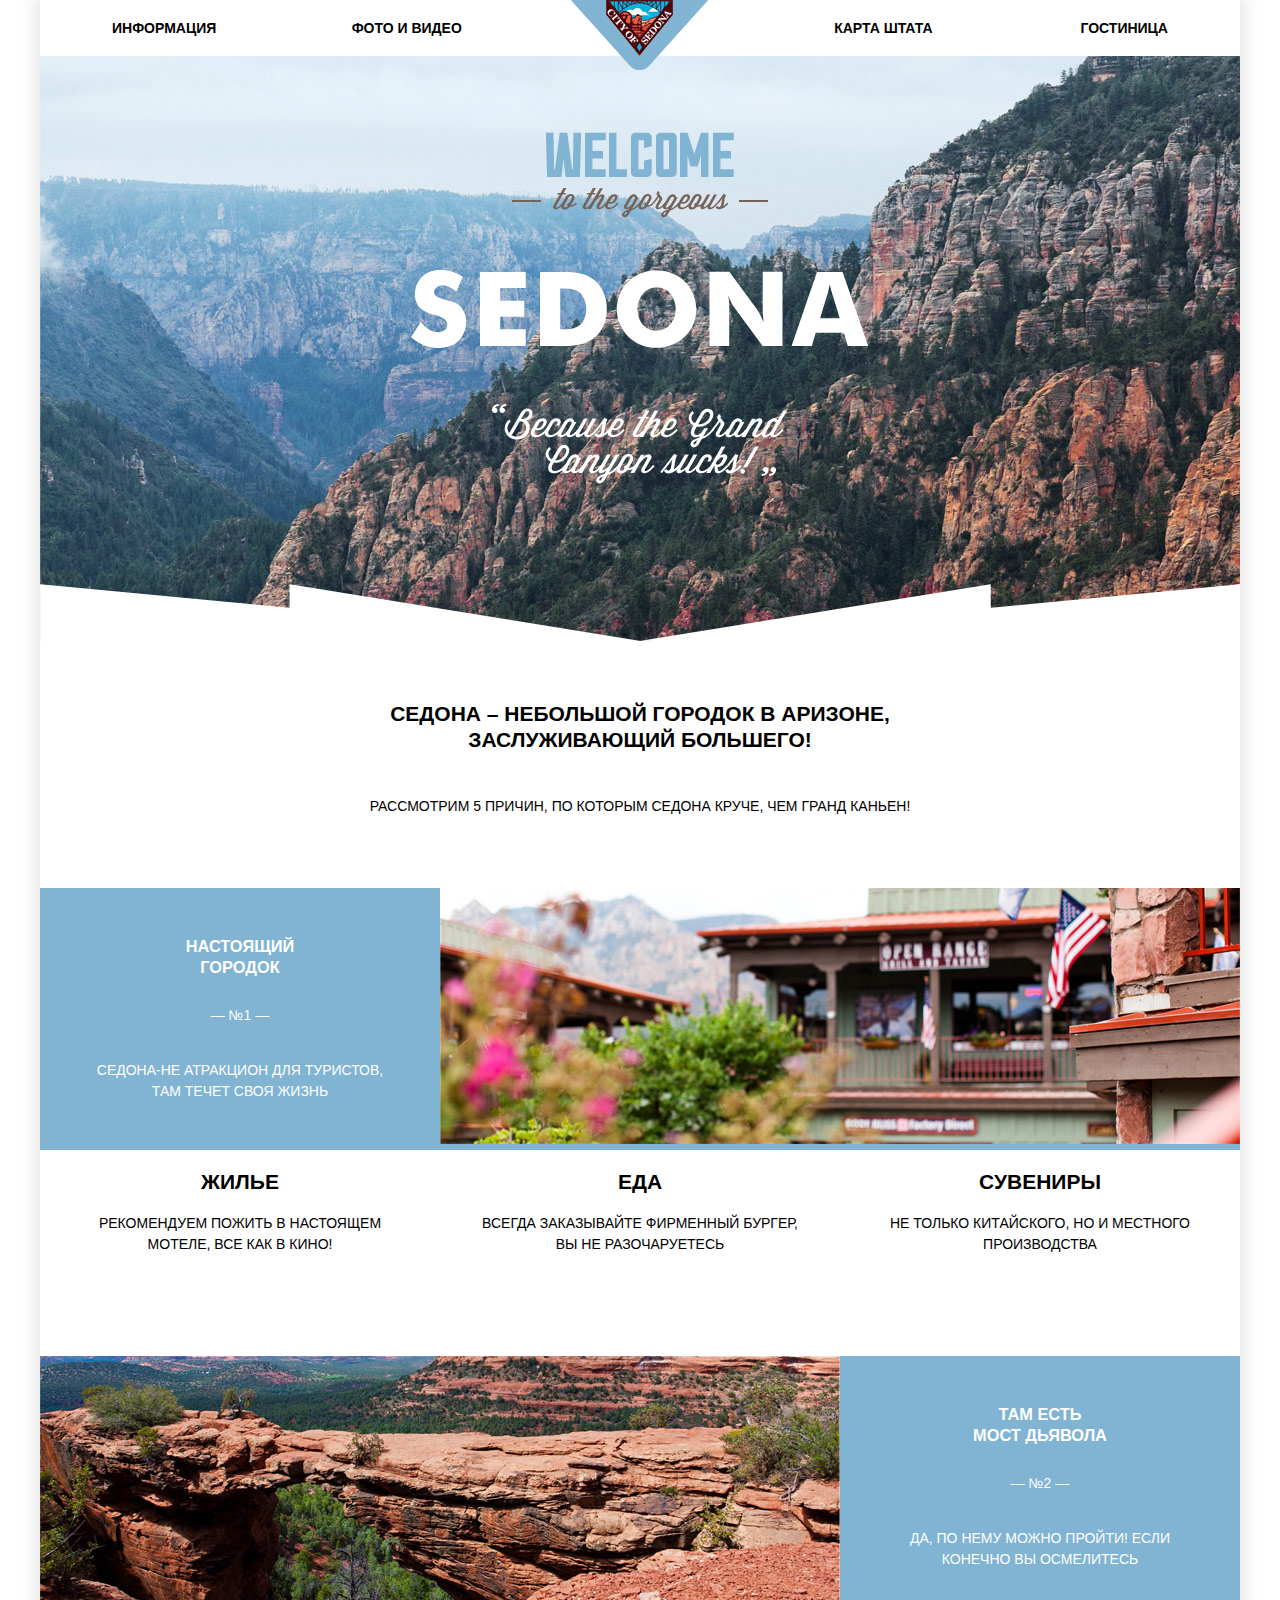
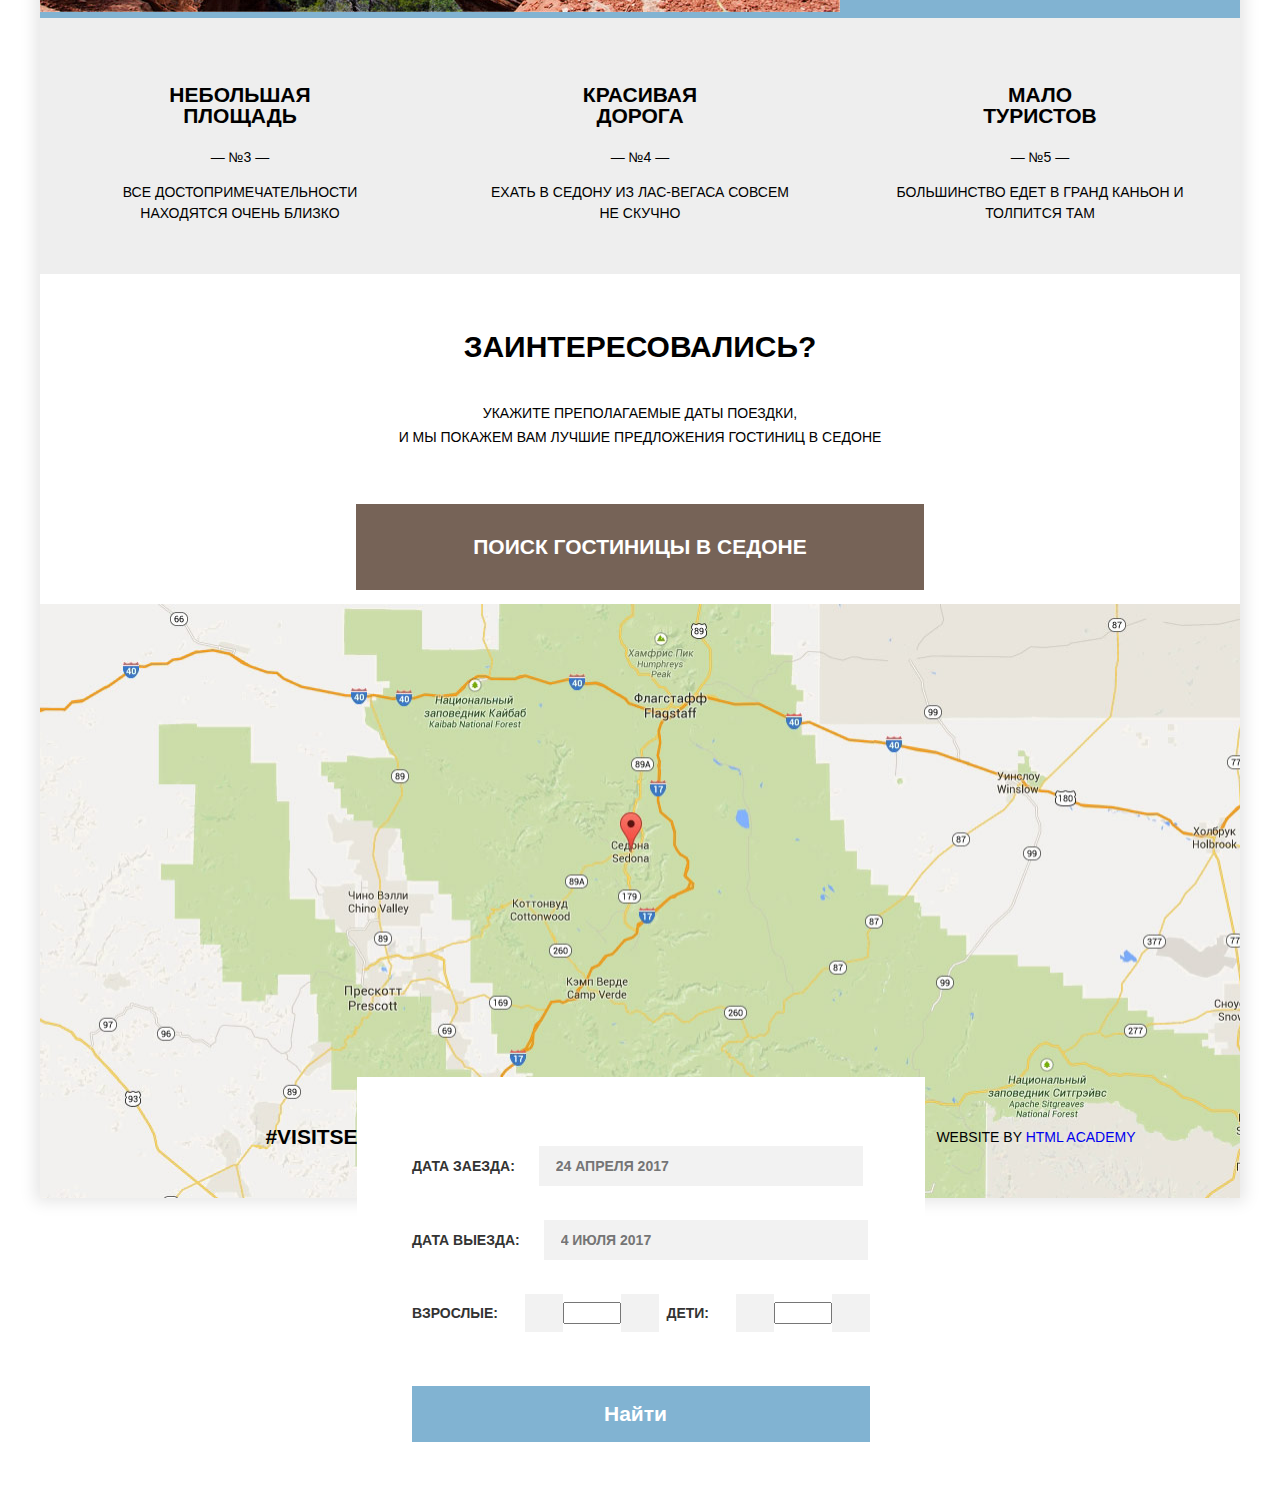
==== commit 818eaf72: "работа с сетками" ====
--- a/index.html
+++ b/index.html
@@ -31,7 +31,7 @@
 
           <section class="promotion">
               <h1 class="visually-hidden">Седона</h1>
-              <b class="promotion-slogan">Седона-небольшой городок в Аризоне, заслуживающий большего!</b>
+              <b class="promotion-slogan">Седона &ndash; небольшой городок в Аризоне, заслуживающий большего!</b>
               <p class="promotion-text">Рассмотрим 5 причин, по которым Седона круче, чем Гранд Каньен!</p>
           </section>
 
@@ -40,9 +40,11 @@
                 <aside class="house">
                   <img src="img/house.jpg" width="800" height="256" alt="Милый домик">
                 </aside>
-                  <h3 class="feature-one-title">Настоящий городок</h3>
-                  <span class="feature-one number">№1</span>
-                  <p class="feature-one-text">Седона-не атракцион для туристов, там течет своя жизнь</p>
+                <div class="feature-one-row">
+                  <h3 class="feature-title">Настоящий <br> городок</h3>
+                  <span class="feature-number">&mdash; №1 &mdash;</span>
+                  <p class="feature-text">Седона-не атракцион для туристов, там течет своя жизнь</p>
+              </div>
             </section>
 
               <section class="recomindations">
@@ -67,90 +69,95 @@
                 <aside class="devil-bridge">
                     <img src="img/bridge.jpg" width="800" height="256" alt="Мост дьявола">
                 </aside>
-                    <h3 class="feature-two tittle">Там есть мост дьявола</h3>
-                    <span class="feature-two number">№2</span>
-                    <p class="feature-two text">Да, по нему можно пройти!Если конечно вы осмелитесь</p>
+                <div class="feature-two-row">
+                    <h3 class="feature-tittle">Там есть <br> мост дьявола</h3>
+                    <span class="feature-number">&mdash; №2 &mdash;</span>
+                    <p class="feature-text">Да, по нему можно пройти! Если конечно вы осмелитесь</p>
+                </div>
                 </section>
 
               <section class="another-features">
-                        <h3 class="feature-three title">Небольшая площадь</h3>
-                        <span class="features-three number">№3</span>
+                <div class="feature-item">
+                        <h3 class="feature-three title">Небольшая <br> площадь</h3>
+                        <span class="features-three number">&mdash; №3 &mdash;</span>
                         <p class="feature-three text">Все достопримечательности находятся очень близко</p>
-
-                        <h3 class="feature-four title">Красивая дорога</h3>
-                        <span class="feature-four number">№4</span>
+                </div>
+                <div class="feature-item">
+                        <h3 class="feature-four title">Красивая <br> дорога</h3>
+                        <span class="feature-four number">&mdash; №4 &mdash;</span>
                         <p class="feature-four text">Ехать в Седону из Лас-Вегаса совсем не скучно</p>
-
-                        <h3 class="feature-five title">Мало туристов</h3>
-                        <span class="feature-five number">№5</span>
+                </div>
+                <div class="feature-item">
+                        <h3 class="feature-five title">Мало <br> туристов</h3>
+                        <span class="feature-five number">&mdash; №5 &mdash;</span>
                         <p class="feature-five text">Большинство едет в Гранд Каньон и толпится там</p>
+                </div>
               </section>
 
                 <section class="booking">
                   <h2 class="booking-title">Заинтересовались?</h2>
-                  <p class="booking-text">укажите преполагаемые даты поездки, и мы покажем вам лучшие предложения гостиниц в Седоне</p>
+                  <p class="booking-text">укажите преполагаемые даты поездки, <br> и мы покажем вам лучшие предложения гостиниц в Седоне</p>
                 </section>
 
               <section class="search">
                   <p class="search-title">
                     <a href="search.html">Поиск гостиницы в Седоне</a>
                   </p>
+
+              <section class="map">
+                <h2 class="visually-hidden">Седона на карте</h2>
+                <img src="img/map.jpg" width="1200" height="594" alt="Карта Седоны">
               </section>
+              <div class="form">
                    <form class="finder" method="post" action="https://echo.htmlacademy.ru">
                      <p class="search-item">
                        <label for="finder-arrival">Дата заезда:</label>
-                       <input id="finder-arrival" type="date" name="arrival" >
-                       <button class="form-calendar" type="button">
-                         <span class="visually-hidden">Календарь</span>
-                       </button>
+                       <input id="finder-arrival" type="text" name="arrival" placeholder="24 апреля 2017" class="calendar">
+                         <span class="form-calendar"></span>
                      </p>
                      <p class="search-item">
                        <label for="finder-departure">Дата выезда:</label>
-                       <input id="finder-departure" type="date" name="departure">
-                       <button class="form-calendar" type="button">
-                         <span class="visually-hidden">Календарь</span>
-                       </button>
+                       <input id="finder-departure" type="text" name="departure" placeholder="4 июля 2017" class="calendar">
+                         <span class="form-calendar"></span>
                      </p>
-                     <p class="search-item">
+                     <div class="form-item">
+                       <p class="form-group">
                        <label for="finder-adults">Взрослые:</label>
-                       <button class="icon-plus" type="button">
+                       <button type="button" class="icon-plus" type="button">
                          <span class="visually-hidden">Плюс</span>
                        </button>
                        <input id="finder-adults" type="number" name="adults" min="1" max="20" step="1">
-                       <button class="icon-minus" type="button">
+                       <button type="button" class="icon-minus" type="button">
                          <span class="visually-hidden">Минус</span>
                        </button>
+                     </p>
+                     <p class="form-group">
                        <label for="finder-kids">Дети:</label>
-                       <button class="icon-plus" type="button">
+                       <button type="button" class="icon-plus" type="button">
                          <span class="visually-hidden">Плюс</span>
                        </button>
                        <input id="finder-kids" type="number" name="kids" min="0" max="20" step="1">
-                       <button class="icon-minus" type="button">
+                       <button type="button" class="icon-minus" type="button">
                          <span class="visually-hidden">Минус</span>
                        </button>
                      </p>
+                     </div>
                      <button class="button" type="submit">Найти</button>
                    </form>
+                </div>
+              </select>
           </main>
 
                 <footer class="main-footer">
-                  <section class="map">
-                    <h2 class="visually-hidden">Седона на карте</h2>
-                    <img src="img/map.jpg" width="1200" height="594" alt="Карта Седоны">
-                  </section>
-                  <section class="main-footer info">
                     <p class="hashtag">#visitsedona</p>
-                    <div class="social-media">
-                        <ul>
+                        <ul class="social-media">
                             <li><a href="twitter.com" class="social-button">Twitter</a></li>
                             <li><a href="facebook.com" class="social-button">Facebook</a></li>
                             <li><a href="youtube.com" class="social-button">youtube</a></li>
                         </ul>
-                    </div>
                       <p class="copyright-text">Website by
                       <a class="copyright-logo" href="//htmlacademy.ru/intensive/htmlcss">Html Academy</a>
                       </p>
-                    </section>
                 </footer>
       </div>
   </body>
--- a/css/style.css
+++ b/css/style.css
@@ -10,12 +10,6 @@
   font-weight: normal;
   color: #000000;
   text-transform: uppercase;
-
-  background-color: #f2f2f2;
-  background-image: url("/img/phrases.png"), url("/img/bg.jpg");
-  background-position: top center, top center;
-  background-repeat: no-repeat, no-repeat;
-  background-size: auto auto, auto auto;
 }
 .main-site {
   min-width: 768px;
@@ -57,6 +51,7 @@
   right: 0;
   width: 138px;
   height: 70px;
+  z-index: 100;
 }
 .main-navigation {
   font-size: 14px;
@@ -123,31 +118,85 @@
 }
 
 .welcome {
-    padding-top: 76px;
-    padding-bottom: 71px;
-}
-
-/*основной контейнер обоих странице*/
-.container {
-  background-color: #ffffff;
+  text-align: center;
+  width: 100%;
+  height: 509px;
+
+  background-color: #e3f0f8;
+  background-image: url("bg.jpg");
+  background-repeat: no-repeat;
+  background-size: cover;
+  background-position: 50% -56px;
+  position: relative;
+  padding-top: 76px;
+}
+.welcome:after {
+  content: "";
+  bottom: 0;
+  left: 0;
+  width: 100%;
+  height: 57px;
+  background-image: url("bottombackground.png");
+  background-repeat: no-repeat;
+  position: absolute;
+}
+.welcome img {
+  margin: 0 auto;
 }
 
 /* фильтры на странице hotels*/
 .filters {
-    background-image: url("/img/filter background.jpg");
-    color: #ffffff;
-}
-.filters fieldset {
+  width: 1200px;
+  background-image: url("filter background.jpg");
+  background-color: #42769e;
+  background-repeat: no-repeat;
+
+  color: #ffffff;
+
+  margin: 0;
+}
+.filter {
+  display:flex;
+  margin: 0;
+  padding: 26px 74px 32px 74px;
+}
+.filter fieldset {
   border: none;
+  width: 252px;
+  margin: 0;
+  padding: 0;
 }
 .filter legend {
   font-size: 16px;
   line-height: 26px;
   font-weight: bold;
+
+  margin: 0;
+  margin-bottom: 25px;
 }
 .filter ul {
   list-style: none;
   line-height: 31px;
+
+  margin: 0;
+  padding: 0;
+}
+.filter-option {
+	position: relative;
+
+	margin-bottom: 26px;
+	padding-left: 40px;
+}
+.filter-option:last-child {
+	margin-bottom: 0;
+}
+.filter-option label {
+	position: relative;
+
+	display: block;
+
+	cursor: pointer;
+	user-select: none;
 }
 .filter label {
   font: inherit;
@@ -155,11 +204,124 @@
 .filter-input:disabled {
   color: #5e6061;
 }
+.filter-from-to {
+  width: 330px;
+  margin: 0;
+  margin-left: auto;
+}
+.filter-from-to legend {
+  margin: 0;
+	margin-bottom: 10px;
+
+  font-weight: 700;
+	font-size: 16px;
+	line-height: 21px;
+}
+.from-to {
+  position: relative;
+
+	height: 36px;
+	margin: 0;
+  margin-bottom: 20px;
+
+  font-size: 0;
+
+	border: 2px solid #ffffff;
+  border-radius: 2px;
+}
+.from-to::after {
+	content: "";
+	position: absolute;
+	top: 50%;
+	left: 50%;
+
+	width: 2px;
+	height: 22px;
+
+	background: #ffffff;
+	transform: translate(-50%, -50%);
+}
+.from-to label {
+	display: flex;
+  align-items: baseline;
+
+	vertical-align: top;
+	font-size: 14px;
+	line-height: 38px;
+
+	cursor: pointer;
+}
+.from-to .from,
+.from-to .to {
+	width: 83px;
+	padding-left: 65px;
+}
+.from-to input {
+	width: 50px;
+	margin: 0;
+
+	color: inherit;
+	font: inherit;
+
+	border: none;
+}
+.range-controls {
+	position: relative;
+	margin-bottom: 32px;
+}
+
+.range-controls .scale {
+	height: 2px;
+	background: rgba(255, 255, 255, 0.3);
+}
+
+.range-controls .bar {
+	width: 80%;
+	height: 2px;
+
+	background: #ffffff;
+}
+
+.range-toggle {
+    position: absolute;
+    top: -9px;
+
+	width: 2px;
+	height: 2px;
+
+	background: #ababab;
+	border: 8px solid #ffffff;
+	border-radius: 50%;
+	box-shadow: 0 2px 1px 0 rgba(0, 1, 1, 0.2);
+	cursor: pointer;
+}
+.range-toggle:hover {
+  background: #1c4f80;
+}
+.range-toggle-max {
+  left: 80%;
+}
+.range-toggle-min {
+    left: 0;
+}
+.range-toggle-max {
+    left: 80%;
+}
+
 .filter-button {
+  padding: 8px 35px;
+
   font: inherit;
+  text-transform: uppercase;
   color: #ffffff;
   border: 2px solid #ffffff;
   background-color: transparent;
+
+  display: block;
+  margin: 0 auto;
+
+  border-radius: 2px;
+  cursor: pointer;
 }
 .filter-button:hover {
   color: #000000;
@@ -169,9 +331,37 @@
 .result {
   font-size: 21px;
   line-height: 26px;
+
+  display:flex;
+  flex-direction: row;
+  justify-content: space-between;
+  align-items: center;
+  padding:35px 6%;
+}
+.found {
+  max-width: 150px;
+  margin-right: 50px;
+
+  font-size: 21px;
+  font-weight: bold;
 }
 /*сортировка по цене, рейтингу и типу на странице hotels*/
+.sorting {
+  display: flex;
+  flex-direction: row;
+  align-items: center;
+  max-width: 570px;
+  margin-right: auto;
+
+  font-size: 12px;
+}
 .sorting-list{
+  display: flex;
+  flex-direction: row;
+  margin: 0;
+  margin-left: 37px;
+  padding: 0;
+
   list-style: none;
 }
 .sorting-item a{
@@ -179,6 +369,7 @@
   line-height: 18px;
   color: rgba(0, 0, 0, 0.3);
   border-bottom: 1px dashed #81b3d2;
+  margin-right: 25px;
 }
 .sorting-item a:hover {
   color: #81b3d2;
@@ -198,116 +389,272 @@
   border-bottom: none;
 }
 /*каталог найденных отелей на странице hotels*/
+.hotels {
+  margin: 0;
+	padding: 0;
+}
 .hotels-catalog {
+  margin: 0;
+	padding: 0;
+
   list-style: none;
 }
-.hotel-item h3 {
+.hotel-item {
+  display: flex;
+
+	padding: 0 74px;
+
+	border-top: 2px solid #e5e5e5;
+}
+.hotel-item:last-child {
+	border-bottom: 2px solid #e5e5e5;
+}
+.hotel-img {
+	margin: 0;
+	margin-right: 30px;
+	padding: 30px 0;
+}
+.hotel-item .info {
+	width: 257px;
+	margin: 0;
+	padding: 24px 0;
+}
+
+.hotel-item .hotels-details {
+	display: flex;
+}
+.details p,
+.price p {
+  margin: 0;
+	margin-bottom: 8px;
+	padding: 0;
+}
+.details {
+  margin: 0;
+	margin-right: 6px;
+}
+.info h3 {
   font-size: 21px;
   line-height: 26px;
-}
-.hotel-item a {
+  margin: 0;
+	margin-bottom: 8px;
+	padding: 0;
+}
+.hotel-title a {
   color: #000000;
 }
-.hotel-item a:hover {
+.hotel-title a:hover {
   color: #81b3d2;
 }
-.hotel-item a:active {
+.hotel-title a:active {
   color: rgba(0, 0, 0, 0.3);
   font-weight: normal;
 }
 .hotels-popular {
+  height: 20px;
+  margin: 0px;
+	margin-left: auto;
+	padding: 5px 16px;
+
   font: inherit;
   color: #666666;
   border: 2px solid #f2f2f2;
   background-color: #f2f2f2;
 }
-/*две кнопки на странице hotels подробнее и зарезервивровать*/
-.reservation {
+/*кнопка на странице hotels подробнее*/
+.hotels-button {
   font-size: 14px;
   line-height: 21px;
+  color: #ffffff;
+  background-color: #81b3d2;
+  border: none;
+  display: block;
+	padding: 5px 17px;
+}
+.hotels-button:hover{
+  background-color: #669ec0;
+  font-weight: bold;
+}
+.hotels-button:active {
+  background-color: #5496bd;
+  color: rgba(255, 255, 255, 0.3);
+}
+/*кнопка на странице hotels забронировать*/
+.price a {
+  display: block;
+	padding: 5px 17px;
+  font-size: 14px;
+  line-height: 21px;
   font-weight: bold;
   background-color: #766357;
   color: #ffffff;
   border: none;
 }
-.reservation:hover {
+.price a:hover {
   background-color: #604e43;
 }
-.reservation:active {
+.price a:active {
   background-color: #503e33;
   color: rgba(255, 255, 255, 0.3);
 }
-.hotels-button a {
-  font-size: 14px;
-  line-height: 21px;
-  color: #ffffff;
-  background-color: #81b3d2;
-  border: none;
-}
-.hotels-button a:hover{
-  background-color: #669ec0;
-  font-weight: bold;
-}
-.hotels-button a:active {
-  background-color: #5496bd;
-  color: rgba(255, 255, 255, 0.3);
-}
+
 /*слоган после фоновой картинки на странице index*/
 .promotion {
   text-align: center;
+
+  width: 576px;
+  margin: 0 auto;
+  padding-top: 60px;
+  padding-bottom: 55px;
+
+  background-color: #ffffff;
 }
 .promotion-slogan {
   font-size: 21px;
   line-height: 26px;
   font-weight: bold;
+  margin: 0;
+  padding: 0;
+  padding-bottom: 35px;
 }
 .promotion-text {
   font-size: 14px;
   line-height: 26px;
+  margin-top: 40px;
+  padding: 0px;
 }
 /*преимущества Седоны страница index*/
 .feature-one {
   color: #ffffff;
-
-  background-color: #81b3d2
-}
-.feature-one h3 {
+  background-color: #81b3d2;
+  text-align: center;
+
+  margin: 0;
+  padding: 0;
+
+  display: flex;
+  flex-direction: row-reverse;
+  min-height: 256px;
+}
+.feature-one-row {
+  width: 33%;
+  padding-top: 48px;
+  padding-right: 4%;
+  padding-left: 4%;
+
+  color: #ffffff;
+  font-size: 14px;
+  line-height: 21px;
+
+  background-color: #81b3d2;
+}
+.feature-one-row h3 {
+  padding: 0;
+  margin: 0 auto;
+  margin-bottom: 27px;
+}
+.feature-one-row p {
+  padding-top: 20px;
+}
+.feature-two {
+  color: #ffffff;
+  background-color: #81b3d2;
+  text-align: center;
+
+  margin: 0;
+  padding: 0;
+
+  display: flex;
+  flex-direction: row;
+  min-height: 256px;
+
+}
+.feature-two-row {
+  width: 33%;
+  padding-top: 48px;
+  padding-right: 4%;
+  padding-left: 4%;
+
+  color: #ffffff;
+  font-size: 14px;
+  line-height: 21px;
+
+  background-color: #81b3d2;
+
+}
+.feature-two-row h3 {
+  padding: 0;
+  margin: 0 auto;
+  margin-bottom: 27px;
+}
+.feature-two-row p {
+  padding-top: 20px;
+}
+
+
+.another-features {
+  margin: 0;
+  padding: 0;
+
+  background-color: #eeeeee;
+
+  display: flex;
+  flex-direction: row;
+  justify-content: space-around;
+  min-height: 256px;
+}
+.feature-item h3 {
+  padding-top: 45px;
   font-size: 21px;
   line-height: 21px;
 }
-.feature-two {
-  color: #ffffff;
-  background-color: #81b3d2;
-}
-.feature-two h3{
-  font-size: 21px;
-  line-height: 21px;
-}
-
-.another-features {
-  background-color: #eeeeee;
-}
-.another-features h3 {
-  font-size: 21px;
-  line-height: 21px;
+.feature-item {
+  text-align: center;
+  width: 300px;
 }
 /*рекомендации, страница index*/
+.recomindations {
+  margin: 0;
+	padding: 0;
+  padding-bottom: 87px;
+}
 .recomindation-list {
   list-style: none;
+
+  display: flex;
+  justify-content: space-around;
+	margin: 0;
+	padding: 0;
 }
 .recomindation-item {
   text-align: center;
+
+  width: 340px;
 }
 .recomindation-item h3 {
   font-size: 21px;
   line-height: 21px;
   font-weight: bold;
 }
+.map {
+    height: 473px;
+    width: 100%;
+    background-image: url("map.jpg");
+    background-repeat: no-repeat;
+    background-size: auto;
+    background-position: 50% 56%;
+}
 /*форма поиска гостиниц на определенную дату на странице index*/
 .booking {
   text-align: center;
+
+  width: 576px;
+  margin: 0 auto;
+  padding-top: 55px;
 }
 .booking h2 {
+  margin: 0;
+  margin-bottom: 36px;
   font-size: 30px;
   line-height: 36px;
 }
@@ -320,6 +667,14 @@
   color: #ffffff;
   font-size: 21px;
   line-height: 26px;
+  font-weight: bold;
+
+  width: 568px;
+  display: flex;
+  justify-content: center;
+  margin: 0 auto;
+  margin-top: 55px;
+  padding: 30px 0;
 }
 .search-title a:hover {
   background-color: #604e43;
@@ -328,18 +683,47 @@
   background-color: #503e33;
   color: rgba(255, 255, 255, 0.3);
 }
-
 label {
   font-size: 14px;
   line-height: 26px;
   font-weight: bold;
 }
-.search-item input {
-  font-size: 14px;
-  line-height: 26px;
-  font-weight: bold;
-  background-color: #f2f2f2;
+
+.form {
+  position: absolute;
+  left: 50%;
+  margin-left: -283px;
+  width: 568px;
+  padding: 55px;
+
+  color: #333333;
+  font-size: 14px;
+  font-weight: bold;
+  text-align: left;
+
+  background-color: #ffffff;
+
+  box-sizing: border-box;
+
+}
+input.calendar[type="text"] {
+  width: 265px;
+  margin-bottom: 20px;
+  margin-left: 20px;
+  padding: 5px 15px;
+  padding-right: 40px;
+
+  font-size: 14px;
+  line-height: 26px;
+  text-transform: uppercase;
+  font-weight: bold;
+  color: black;
+
+  background: #f2f2f2;
   border: 2px solid #f2f2f2;
+}
+.seach-item {
+  position: relative;
 }
 .search-item input:hover {
   background-color: #ebebeb;
@@ -347,6 +731,37 @@
 .search-item input:focus {
   background-color: #ffffff;
   border: 2px solid #e5e5e5;
+}
+.form-item {
+  display: flex;
+  flex-direction: row;
+  justify-content: space-between;
+}
+.form-group {
+  margin: 0;
+  display: flex;
+  flex-direction: row;
+
+  align-items: center;
+}
+.form-group label {
+  margin-right: 27px;
+}
+.icon-plus,
+.icon-minus {
+  padding: 0;
+  width: 38px;
+  height: 38px;
+
+  font-weight: normal;
+  font-size: 14px;
+  vertical-align: middle;
+  text-align: center;
+  color: #a9a9a9;
+
+  background: #f2f2f2;
+  border: none;
+  cursor: pointer;
 }
 .form-calendar,
 .icon-plus,
@@ -367,15 +782,22 @@
 .icon-minus:active {
   color: #81b3d2;
 }
+
 /*кнопка Найти на странице index*/
 .button {
+  width: 458px;
   font-size: 21px;
   line-height: 26px;
+  font-weight: bold;
   color: #ffffff;
   text-align: center;
   vertical-align: middle;
   background-color: #81b3d2;
-  border: 2px solid #81b3d2;
+  border: none;
+
+  display: flex;
+  margin-top: 54px;
+  padding: 15px 192px;
 }
 .button:hover {
   background-color: #669ec0;
@@ -386,22 +808,60 @@
 }
 /*подвал, на обоих страницах одинаковый*/
 .main-footer {
+  min-height: 120px;
+  margin: 0;
+  padding: 0;
+
+  display: flex;
+  flex-direction: row;
+  justify-content: center;
+  align-items: center;
   background-color: rgba(255, 255, 255, 0.9);
 }
 .hashtag {
+  text-align: center;
   font-size: 21px;
   line-height: 26px;
   font-weight: bold;
+
+  width: 33%;
+  margin: 0;
+  padding: 0;
+
 }
 .social-media {
-  text-align: center;
+  display: flex;
+  flex-direction: row;
+  justify-content: center;
+  padding: 0;
+  margin: 0 ;
+  width: 33%;
 }
 .social-media ul {
   list-style: none;
+
+  display: flex;
+	flex-wrap: wrap;
+	justify-content: space-between;
+
+	width: 150px;
+	list-style: none;
+
+	margin: 0 auto;
+	padding: 0;
 }
 .social-button {
+  display: flex;
+	align-items: center;
+	justify-content: center;
   color: #ffffff;
   background-color: #81b3d2;
+  margin-right: 6px;
+  height: 48px;
+  width: 46px;
+}
+.social-button:last-child {
+  margin-right: 0px;
 }
 .social-button:hover {
   background-color: #669ec0
@@ -410,10 +870,15 @@
   color: #88b6d1;
   background-color: #5496bd
 }
+
 .copyright {
   text-align: center;
+
+  width: 33%;
 }
 .copyright-logo {
+  text-decoration: none;
+  font-size: 14px
   color: #000000;
 }
 .copyright-logo:hover {
@@ -423,53 +888,4 @@
   color: #bdbbbc;
 }
 
-
-/* сетки */
-.main-header {
-  min-height: 56px;
-}
-
-.main-header-logo {
-  margin: auto;
-  position: absolute;
-  top: 0;
-  left: 0;
-  right: 0;
-  width: 138px;
-  height: 70px;
-}
-.site-navigation {
-  margin: 0;
-  padding: 0;
-
-  display: flex;
-  flex-direction: row;
-  justify-content: space-between;
-}
-.site-navigation li {
-    margin: 0 auto;
-    padding-top: 15px;
-    padding-bottom: 15px;
-
-    min-width: 100px;
-}
-
-.site-navigation li:nth-child(1) {
-    margin-left: 72px;
-}
-
-.site-navigation li:nth-child(2) {
-    margin-left: -50px;
-}
-
-.site-navigation li:nth-child(3) {
-    margin-right: -50px;
-
-    text-align: right;
-}
-
-.site-navigation li:nth-child(4) {
-    margin-right: 72px;
-
-    text-align: right;
-}
+/*сетки для внутренней страницы*/
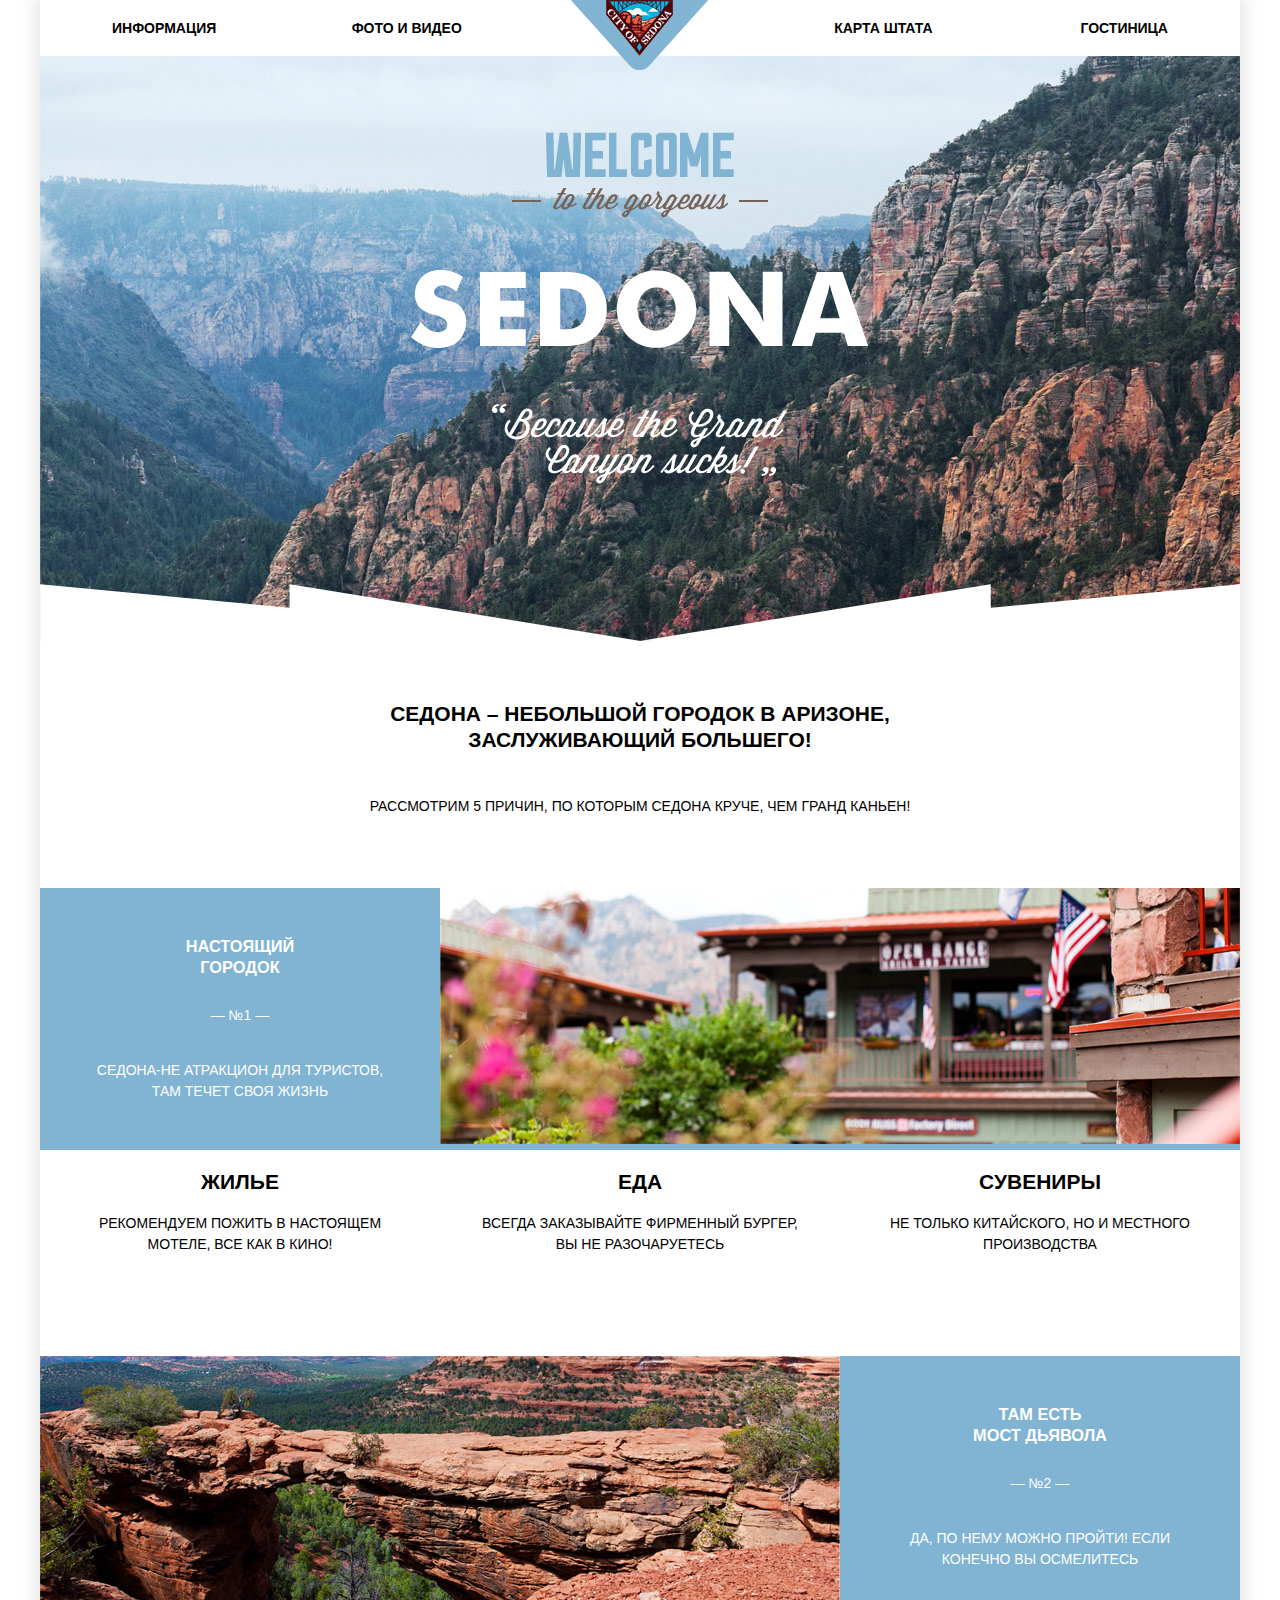
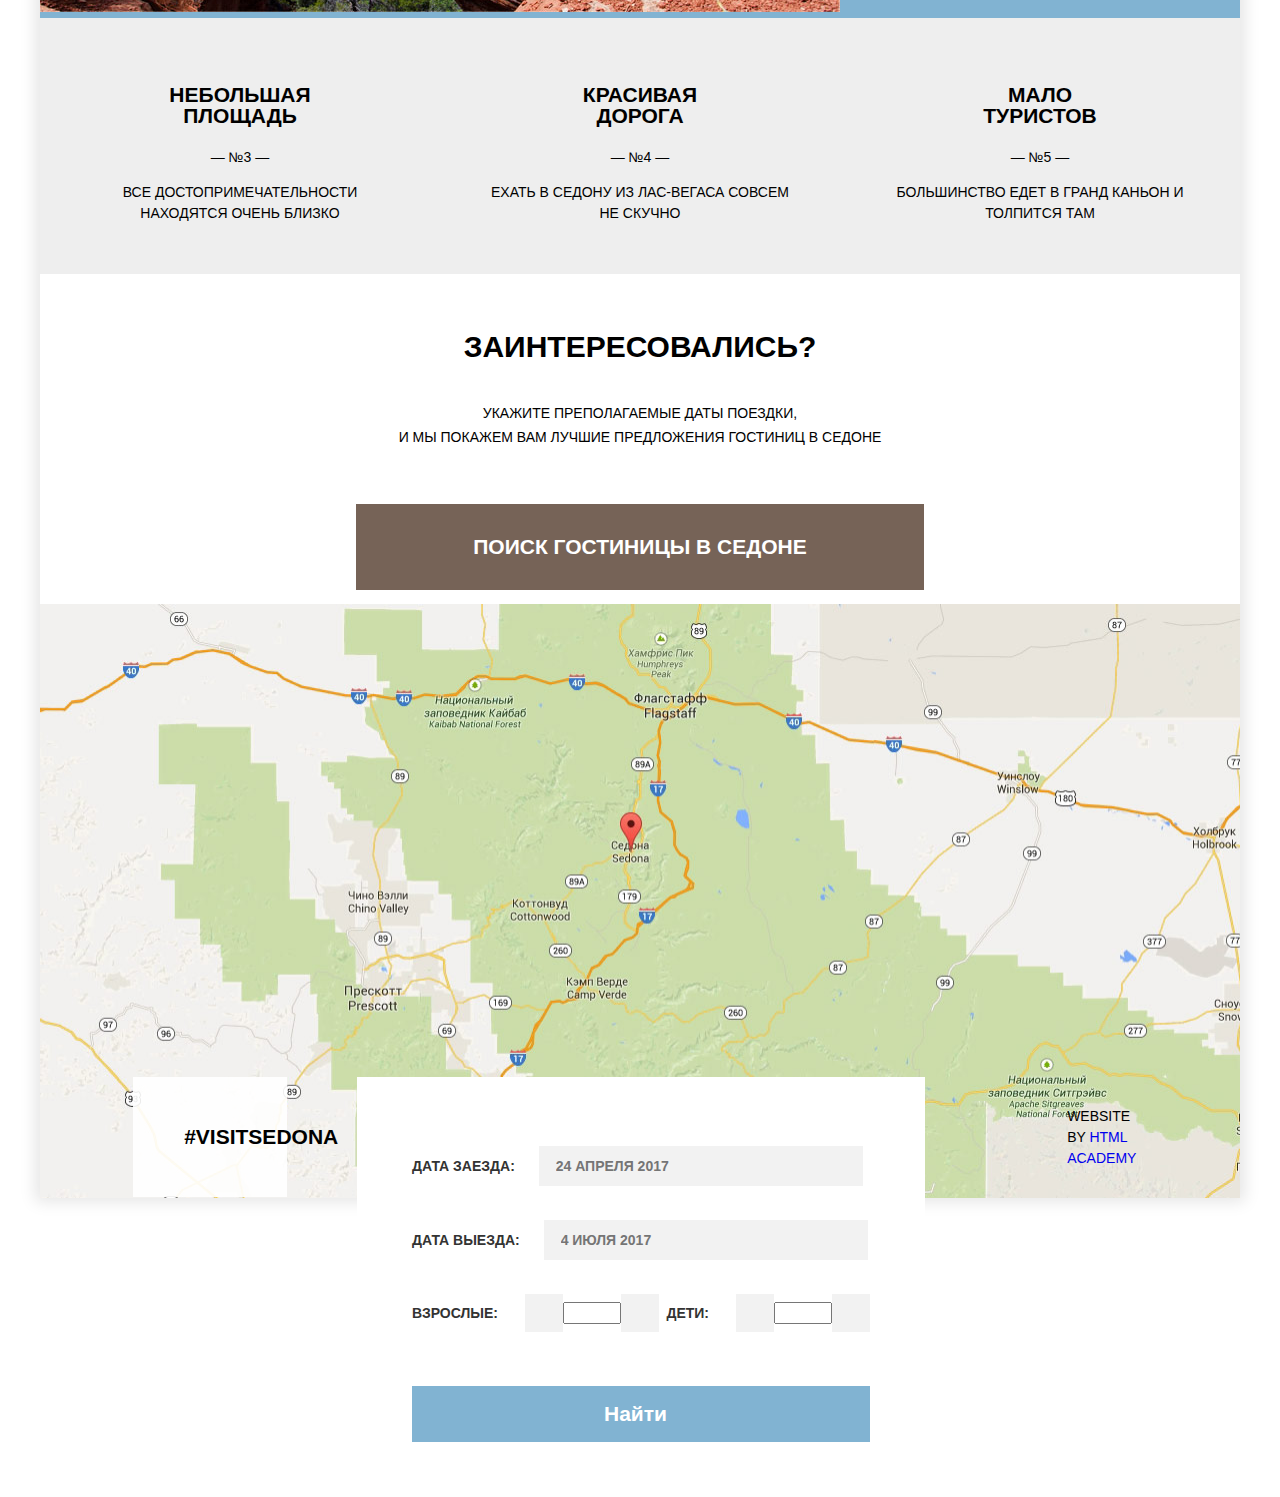
==== commit a6725f42: "изменение сетки футера" ====
--- a/index.html
+++ b/index.html
@@ -148,17 +148,21 @@
               </select>
           </main>
 
-                <footer class="main-footer">
-                    <p class="hashtag">#visitsedona</p>
-                        <ul class="social-media">
-                            <li><a href="twitter.com" class="social-button">Twitter</a></li>
-                            <li><a href="facebook.com" class="social-button">Facebook</a></li>
-                            <li><a href="youtube.com" class="social-button">youtube</a></li>
-                        </ul>
-                      <p class="copyright-text">Website by
-                      <a class="copyright-logo" href="//htmlacademy.ru/intensive/htmlcss">Html Academy</a>
-                      </p>
-                </footer>
+          <footer class="main-footer">
+            <div class="main-footer info">
+              <p class="hashtag">#visitsedona</p>
+            </div>
+              <div class="social-media">
+                  <ul class="social-links">
+                      <li><a href="twitter.com" class="social-button">Twitter</a></li>
+                      <li><a href="facebook.com" class="social-button">Facebook</a></li>
+                      <li><a href="youtube.com" class="social-button">youtube</a></li>
+                  </ul>
+              </div class="copyright">
+                <p class="copyright-text">Website by
+                <a class="copyright-logo" href="//htmlacademy.ru/intensive/htmlcss">Html Academy</a>
+                </p>
+          </footer>
       </div>
   </body>
 </html>
--- a/css/style.css
+++ b/css/style.css
@@ -242,8 +242,7 @@
 	transform: translate(-50%, -50%);
 }
 .from-to label {
-	display: flex;
-  align-items: baseline;
+	display: inline-block;
 
 	vertical-align: top;
 	font-size: 14px;
@@ -283,8 +282,8 @@
 }
 
 .range-toggle {
-    position: absolute;
-    top: -9px;
+  position: absolute;
+  top: -9px;
 
 	width: 2px;
 	height: 2px;
@@ -308,8 +307,8 @@
     left: 80%;
 }
 
-.filter-button {
-  padding: 8px 35px;
+.filter-from-to button {
+  padding: 5px 35px;
 
   font: inherit;
   text-transform: uppercase;
@@ -323,7 +322,7 @@
   border-radius: 2px;
   cursor: pointer;
 }
-.filter-button:hover {
+.filter-from-to button:hover {
   color: #000000;
   background-color: #ffffff;
 }
@@ -808,36 +807,33 @@
 }
 /*подвал, на обоих страницах одинаковый*/
 .main-footer {
-  min-height: 120px;
-  margin: 0;
-  padding: 0;
-
+  height: 120px;
+  margin: 0;
+  padding: 0;
+
+  display: flex;
+  flex-direction: row;
+  justify-content: space-around;
+  flex-wrap: wrap;
+  align-items: center;
+  background-color: rgba(255, 255, 255, 0.9);
+}
+.hashtag {
+  text-align: center;
+  font-size: 21px;
+  line-height: 26px;
+  font-weight: bold;
+
+  width: 33.33%;
+}
+.social-media {
   display: flex;
   flex-direction: row;
   justify-content: center;
   align-items: center;
-  background-color: rgba(255, 255, 255, 0.9);
-}
-.hashtag {
-  text-align: center;
-  font-size: 21px;
-  line-height: 26px;
-  font-weight: bold;
-
-  width: 33%;
-  margin: 0;
-  padding: 0;
-
-}
-.social-media {
-  display: flex;
-  flex-direction: row;
-  justify-content: center;
-  padding: 0;
-  margin: 0 ;
-  width: 33%;
-}
-.social-media ul {
+  width: 33.33%;
+}
+.social-links {
   list-style: none;
 
   display: flex;
@@ -851,19 +847,20 @@
 	padding: 0;
 }
 .social-button {
-  display: flex;
+  text-align: center;
+  color: #ffffff;
+  background-color: #81b3d2;
+
+  display: flex;
+  flex-wrap: wrap;
 	align-items: center;
 	justify-content: center;
-  color: #ffffff;
-  background-color: #81b3d2;
-  margin-right: 6px;
   height: 48px;
   width: 46px;
 }
-.social-button:last-child {
-  margin-right: 0px;
-}
-.social-button:hover {
+.social-button:hover,
+.social-button:focus {
+  color: #ffffff;
   background-color: #669ec0
 }
 .social-button:active {
@@ -873,15 +870,25 @@
 
 .copyright {
   text-align: center;
-
-  width: 33%;
+  display: flex;
+  align-items: center;
+  justify-content: center;
+  width: 33.33%;
+}
+.copyright-text {
+  font-size: 14px;
+	line-height: 21px;
+	font-weight: 400;
+  width: 80px;
+  margin-left: 9px;
 }
 .copyright-logo {
-  text-decoration: none;
-  font-size: 14px
-  color: #000000;
-}
-.copyright-logo:hover {
+  width: 115px;
+	height: 41px;
+	fill: #000000;
+}
+.copyright-logo:hover,
+ .copyright-logo:focus {
   color: #81b3d2;
 }
 .copyright-logo:active {
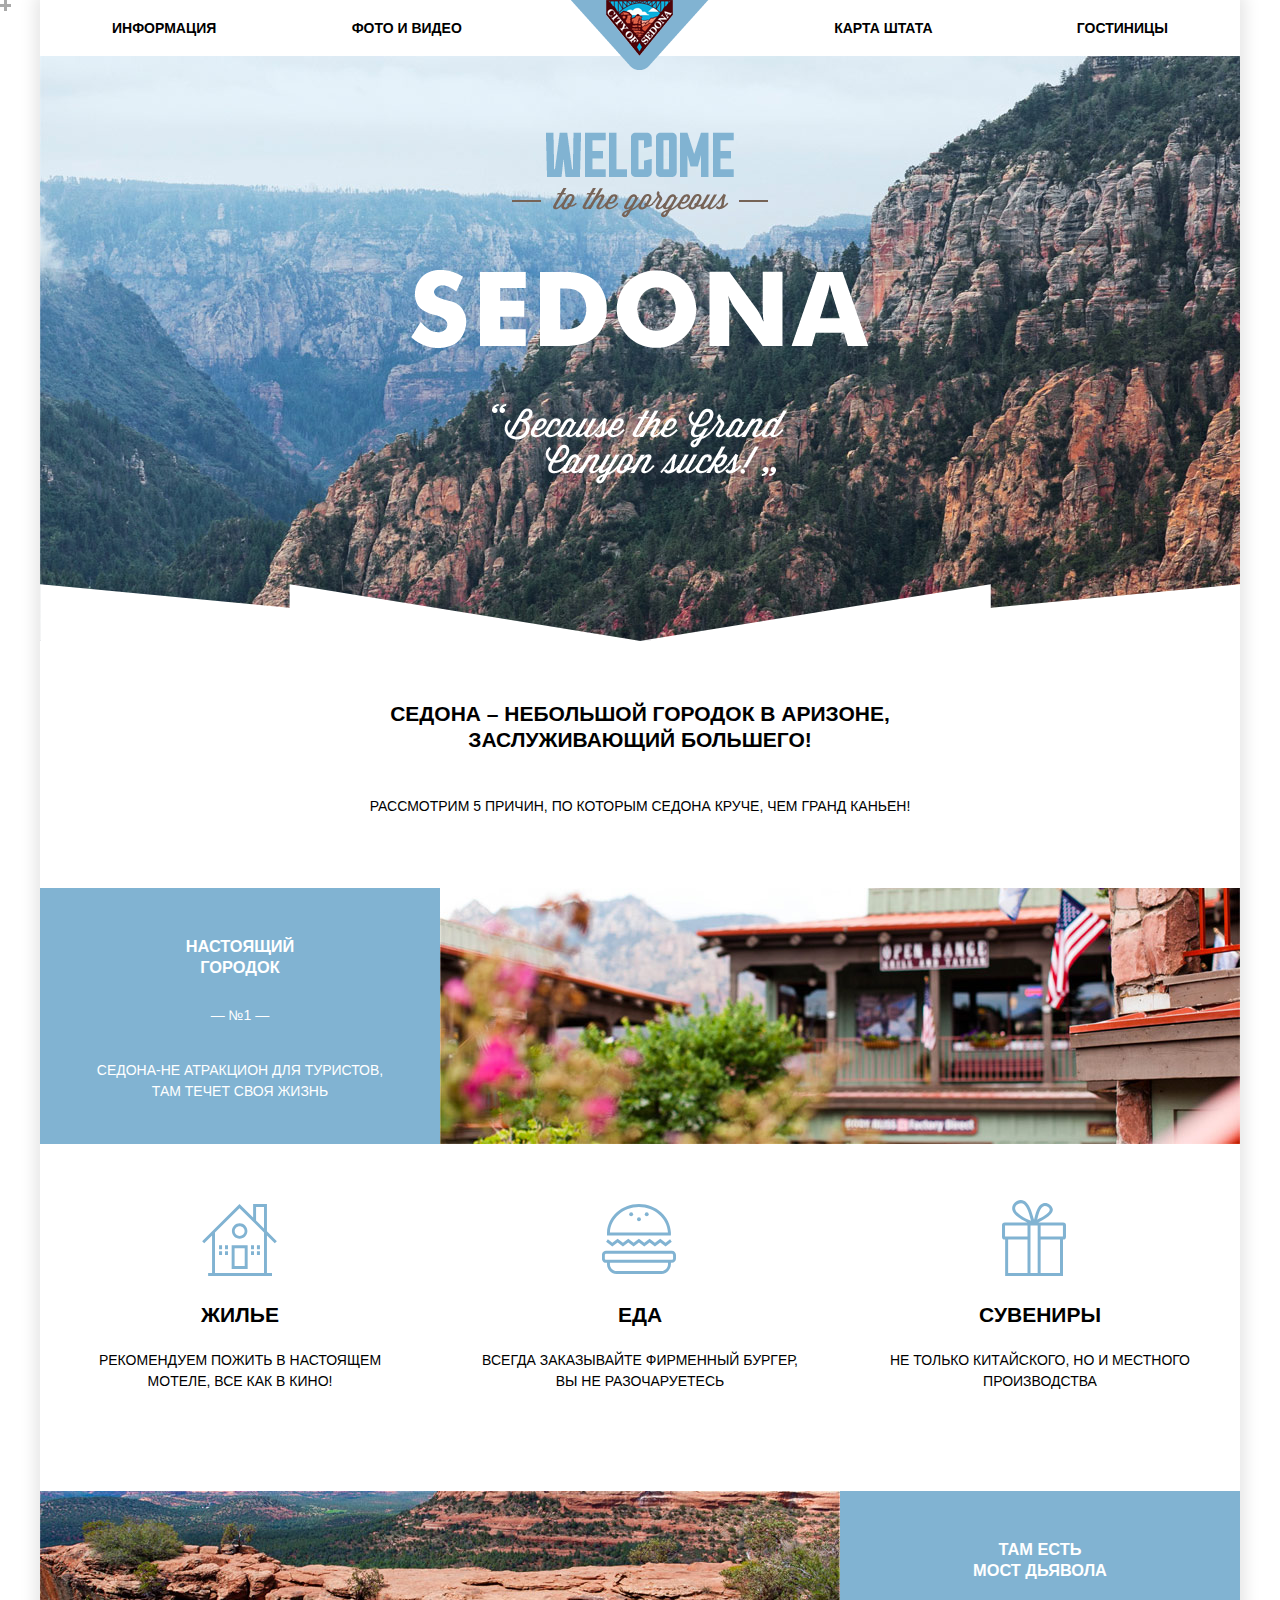
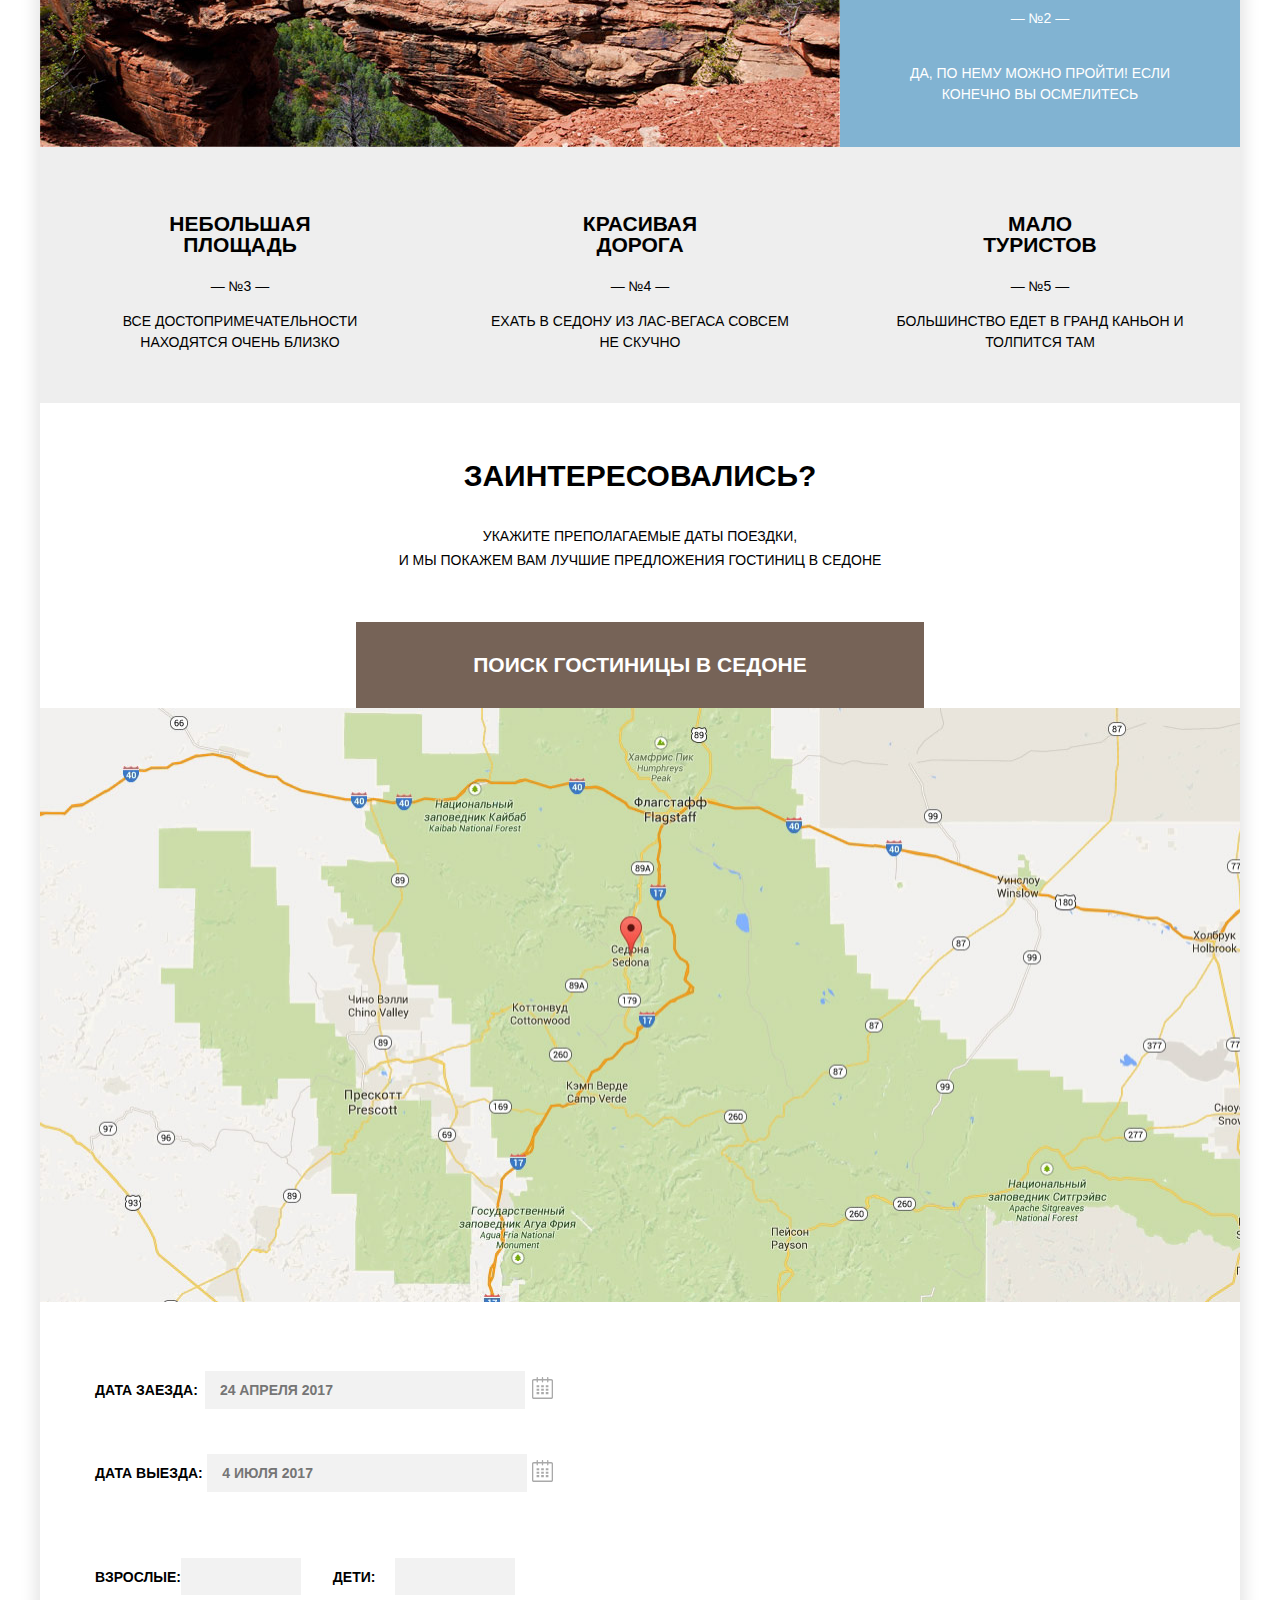
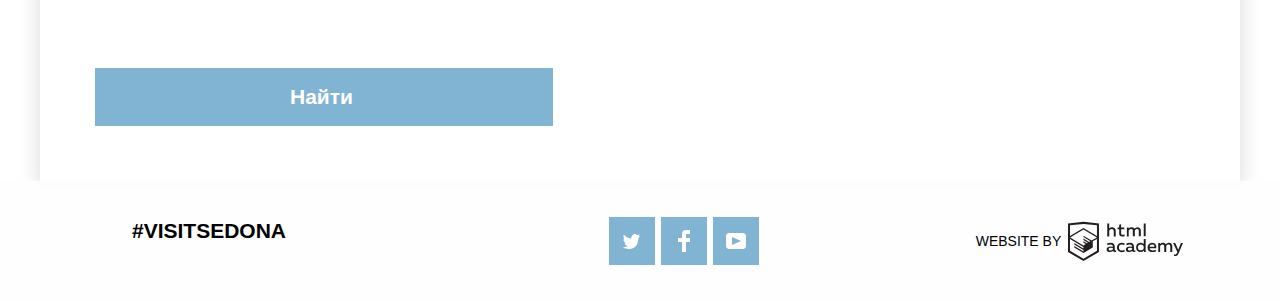
==== commit 8f3d51b6: "сетки и добавление svg" ====
--- a/index.html
+++ b/index.html
@@ -18,7 +18,7 @@
                   <li><a href="info.html">Информация</a></li>
                   <li><a href="foto.html">Фото и Видео</a></li>
                   <li><a href="map.html">Карта штата</a></li>
-                  <li><a href="hotels.html">Гостиница</a></li>
+                  <li><a href="hotels.html">Гостиницы</a></li>
                 </ul>
            </nav>
       </header>
@@ -37,9 +37,9 @@
 
           <section class="feature-one">
             <h2 class="visually-hidden">Особенности Седоны</h2>
-                <aside class="house">
+                <div class="feature-img">
                   <img src="img/house.jpg" width="800" height="256" alt="Милый домик">
-                </aside>
+                </div>
                 <div class="feature-one-row">
                   <h3 class="feature-title">Настоящий <br> городок</h3>
                   <span class="feature-number">&mdash; №1 &mdash;</span>
@@ -50,15 +50,15 @@
               <section class="recomindations">
                   <h2 class="visually-hidden">Рекомендации</h2>
                     <ul class="recomindation-list">
-                        <li class="recomindation-item">
+                        <li class="house">
                             <h3 class="recomindation-tittle">Жилье</h3>
                             <p class="recomindation-text">Рекомендуем пожить в настоящем мотеле, все как в кино!</p>
                         </li>
-                        <li class="recomindation-item">
+                        <li class="food">
                             <h3 class="recomindation-tittle">Еда</h3>
                             <p class="recomindation-text">Всегда заказывайте фирменный бургер, вы не разочаруетесь</p>
                         </li>
-                        <li class="recomindation-item">
+                        <li class="souvenirs">
                             <h3 class="recomindation-tittle">Сувениры</h3>
                             <p class="recomindation-text">не только китайского, но и местного производства</p>
                         </li>
@@ -66,9 +66,9 @@
               </section>
 
               <section class="feature-two">
-                <aside class="devil-bridge">
+                <div class="feature-img">
                     <img src="img/bridge.jpg" width="800" height="256" alt="Мост дьявола">
-                </aside>
+                </div>
                 <div class="feature-two-row">
                     <h3 class="feature-tittle">Там есть <br> мост дьявола</h3>
                     <span class="feature-number">&mdash; №2 &mdash;</span>
@@ -95,43 +95,48 @@
               </section>
 
                 <section class="booking">
-                  <h2 class="booking-title">Заинтересовались?</h2>
-                  <p class="booking-text">укажите преполагаемые даты поездки, <br> и мы покажем вам лучшие предложения гостиниц в Седоне</p>
+                  <h2>Заинтересовались?</h2>
+                  <p>укажите преполагаемые даты поездки, <br> и мы покажем вам лучшие предложения гостиниц в Седоне</p>
+                    <a class="booking-button" href="search.html">Поиск гостиницы в Седоне</a>
                 </section>
 
-              <section class="search">
-                  <p class="search-title">
-                    <a href="search.html">Поиск гостиницы в Седоне</a>
-                  </p>
 
               <section class="map">
                 <h2 class="visually-hidden">Седона на карте</h2>
+              <div class="map-container">
                 <img src="img/map.jpg" width="1200" height="594" alt="Карта Седоны">
+              </div>
               </section>
-              <div class="form">
+
                    <form class="finder" method="post" action="https://echo.htmlacademy.ru">
-                     <p class="search-item">
+                     <div class="form">
                        <label for="finder-arrival">Дата заезда:</label>
                        <input id="finder-arrival" type="text" name="arrival" placeholder="24 апреля 2017" class="calendar">
-                         <span class="form-calendar"></span>
-                     </p>
-                     <p class="search-item">
+                       <button type="button" class="calendar" value="Календарь">
+                         <svg xmlns="http://www.w3.org/2000/svg" width="21" height="22" viewBox="0 0 21 22"><path d="M19.251 2.025h-2.845V.648c0-.381-.294-.689-.656-.689-.363 0-.656.308-.656.689v1.377h-3.938V.648c0-.381-.294-.689-.655-.689-.363 0-.657.308-.657.689v1.377H5.906V.648c0-.381-.294-.689-.656-.689-.363 0-.657.308-.657.689v1.377H1.75C.784 2.025 0 2.847 0 3.862v16.302C0 21.179.784 22 1.75 22h17.501c.966 0 1.749-.821 1.749-1.836V3.862c0-1.015-.783-1.837-1.749-1.837zm.437 18.139a.448.448 0 0 1-.437.459H1.75a.45.45 0 0 1-.438-.459V3.862a.45.45 0 0 1 .438-.459h2.844v1.378c0 .381.294.689.657.689.362 0 .656-.308.656-.689V3.403h3.938v1.378c0 .381.294.689.657.689.361 0 .655-.308.655-.689V3.403h3.938v1.378c0 .381.293.689.656.689.362 0 .656-.308.656-.689V3.403h2.845c.241 0 .437.206.437.459v16.302z" fill="#a9a9a9"/><path d="M4.594 8.225h2.625v2.066H4.594zM4.594 11.668h2.625v2.067H4.594zM4.594 15.112h2.625v2.066H4.594zM9.188 15.112h2.625v2.066H9.188zM9.188 11.668h2.625v2.067H9.188zM9.188 8.225h2.625v2.066H9.188zM13.781 15.112h2.625v2.066h-2.625zM13.781 11.668h2.625v2.067h-2.625zM13.781 8.225h2.625v2.066h-2.625z" fill="#a9a9a9"/></svg>
+                       </button>
+                     </div>
+                     <div class="form">
                        <label for="finder-departure">Дата выезда:</label>
                        <input id="finder-departure" type="text" name="departure" placeholder="4 июля 2017" class="calendar">
-                         <span class="form-calendar"></span>
-                     </p>
-                     <div class="form-item">
-                       <p class="form-group">
+                       <button type="button" class="calendar"  value="Календарь">
+                       <svg xmlns="http://www.w3.org/2000/svg" width="21" height="22" viewBox="0 0 21 22"><path d="M19.251 2.025h-2.845V.648c0-.381-.294-.689-.656-.689-.363 0-.656.308-.656.689v1.377h-3.938V.648c0-.381-.294-.689-.655-.689-.363 0-.657.308-.657.689v1.377H5.906V.648c0-.381-.294-.689-.656-.689-.363 0-.657.308-.657.689v1.377H1.75C.784 2.025 0 2.847 0 3.862v16.302C0 21.179.784 22 1.75 22h17.501c.966 0 1.749-.821 1.749-1.836V3.862c0-1.015-.783-1.837-1.749-1.837zm.437 18.139a.448.448 0 0 1-.437.459H1.75a.45.45 0 0 1-.438-.459V3.862a.45.45 0 0 1 .438-.459h2.844v1.378c0 .381.294.689.657.689.362 0 .656-.308.656-.689V3.403h3.938v1.378c0 .381.294.689.657.689.361 0 .655-.308.655-.689V3.403h3.938v1.378c0 .381.293.689.656.689.362 0 .656-.308.656-.689V3.403h2.845c.241 0 .437.206.437.459v16.302z" fill="#a9a9a9"/><path d="M4.594 8.225h2.625v2.066H4.594zM4.594 11.668h2.625v2.067H4.594zM4.594 15.112h2.625v2.066H4.594zM9.188 15.112h2.625v2.066H9.188zM9.188 11.668h2.625v2.067H9.188zM9.188 8.225h2.625v2.066H9.188zM13.781 15.112h2.625v2.066h-2.625zM13.781 11.668h2.625v2.067h-2.625zM13.781 8.225h2.625v2.066h-2.625z" fill="#a9a9a9"/></svg>
+                       </button>
+                     </div>
+                     <div class="form-item adults">
                        <label for="finder-adults">Взрослые:</label>
+                       <div class="controls">
                        <button type="button" class="icon-plus" type="button">
-                         <span class="visually-hidden">Плюс</span>
+                         <span class="visually-hidden">Плюс </span>
                        </button>
                        <input id="finder-adults" type="number" name="adults" min="1" max="20" step="1">
                        <button type="button" class="icon-minus" type="button">
                          <span class="visually-hidden">Минус</span>
                        </button>
-                     </p>
-                     <p class="form-group">
+                     </div>
+                     </div>
+                     <div class="form-item kids">
+                       <div class="controls">
                        <label for="finder-kids">Дети:</label>
                        <button type="button" class="icon-plus" type="button">
                          <span class="visually-hidden">Плюс</span>
@@ -140,7 +145,7 @@
                        <button type="button" class="icon-minus" type="button">
                          <span class="visually-hidden">Минус</span>
                        </button>
-                     </p>
+                     </div>
                      </div>
                      <button class="button" type="submit">Найти</button>
                    </form>
@@ -149,19 +154,37 @@
           </main>
 
           <footer class="main-footer">
-            <div class="main-footer info">
-              <p class="hashtag">#visitsedona</p>
+            <div class="footer">
+            <div class="footer-hashtag">
+              <a href="#" class="hashtag">#visitsedona</p>
             </div>
-              <div class="social-media">
+              <div class="footer-social">
                   <ul class="social-links">
-                      <li><a href="twitter.com" class="social-button">Twitter</a></li>
-                      <li><a href="facebook.com" class="social-button">Facebook</a></li>
-                      <li><a href="youtube.com" class="social-button">youtube</a></li>
+                    <li><a href="twitter.com" class="social-button"><span class="visually-hidden">Twitter</span>
+                        <svg xmlns="http://www.w3.org/2000/svg" xmlns:xlink="http://www.w3.org/1999/xlink" width="17" height="15" viewBox="0 0 17 15">
+                        <path fill="#FFF" d="M10.95.144c1.685-.496 2.984.27 3.577 1.179.673-.231 1.331-.481 2.011-.708a2.345 2.345 0 0 1-.857 1.768c.685.17 1.304-.491 1.304-.491-.169 1-1.006 1.788-1.563 2.024-.231 6.75-3.175 11.217-10.077 11.082h-.446c-.41 0-4.164-.46-4.898-1.887 2.271.196 3.893-.422 4.693-1.177-.96-.3-2.679-.477-2.979-2.95.349.106.564.228 1.19.119C1.705 8.247.374 7.53.448 5.33c.285.328 1.067.536 1.34.472C1.085 5.561-.182 2.442.894.85c1.818 1.854 3.735 3.606 7.152 3.773C8.254 2.33 9.183.793 10.95.144z"/></svg>
+                    </a></li>
+                    <li><a class="social-button" href="#"><span class="visually-hidden">Фейсбук</span>
+                        <svg xmlns="http://www.w3.org/2000/svg" width="12" height="22" viewBox="0 0 12 22">
+                        <path fill="#FFF" d="M12 4V0H8a4 4 0 0 0-4 4v4H0v4h4v10h4V12h4V8H8V4h4z"/></svg>
+                    </a></li>
+                    <li><a class="social-button" href="#"><span class="visually-hidden">youtube</span>
+                        <svg xmlns="http://www.w3.org/2000/svg" xmlns:xlink="http://www.w3.org/1999/xlink" width="20" height="16" viewBox="0 0 20 16">
+                        <path fill="#FFF" d="M17 0H3C1.35 0 0 1.35 0 3v10c0 1.65 1.35 3 3 3h14c1.65 0 3-1.35 3-3V3c0-1.65-1.35-3-3-3zM6.027 11.998V4.002L15.014 8l-8.987 3.998z"/></svg>
+                     </a></li>
                   </ul>
-              </div class="copyright">
-                <p class="copyright-text">Website by
-                <a class="copyright-logo" href="//htmlacademy.ru/intensive/htmlcss">Html Academy</a>
-                </p>
+              </div>
+              <div class="footer-copyright">
+                <a class="copyright" href="https://htmlacademy.ru/intensive/htmlcss">
+  							<span class="copyright-text">website by</span>
+  							<span class="visually-hidden">HTML Academy</span>
+  							<svg id="Layer_1" data-name="Layer 1" xmlns="http://www.w3.org/2000/svg" width="115" height="41" viewBox="0 0 108.08 36.85">
+  								<title>logo-htmlacademy-small</title>
+  								<path d="M44.61,26.88a2,2,0,0,0,.55-0.1v1.33a3.25,3.25,0,0,1-1.18.21,1.67,1.67,0,0,1-1.67-1,4.84,4.84,0,0,1-3.14,1.08c-1.51,0-2.91-.83-2.91-2.55,0-2.13,2-2.79,3.71-2.79a11.08,11.08,0,0,1,2.17.25v-0.3c0-1-.76-1.77-2.19-1.77a7.42,7.42,0,0,0-3,.64v-1.7a10.21,10.21,0,0,1,3.19-.55c2.36,0,3.81,1.12,3.81,3.65v3a0.54,0.54,0,0,0,.49.59h0.17Zm-6.44-1.13A1.35,1.35,0,0,0,39.63,27h0.11a3.39,3.39,0,0,0,2.41-1V24.58a9.72,9.72,0,0,0-1.81-.21c-1,0-2.16.33-2.16,1.38h0Zm12.36-6.11a5,5,0,0,1,2.57.64V22a4.08,4.08,0,0,0-2.3-.7,2.75,2.75,0,1,0,0,5.49,5,5,0,0,0,2.43-.64v1.71a6.27,6.27,0,0,1-2.76.57A4.21,4.21,0,0,1,46,24.51q0-.21,0-0.41a4.32,4.32,0,0,1,4.18-4.46h0.38Zm12.17,7.24a2,2,0,0,0,.55-0.1v1.33a3.25,3.25,0,0,1-1.18.21,1.67,1.67,0,0,1-1.67-1,4.84,4.84,0,0,1-3.14,1.08c-1.51,0-2.91-.83-2.91-2.55,0-2.13,2-2.79,3.71-2.79a11.08,11.08,0,0,1,2.17.25v-0.3c0-1-.76-1.77-2.19-1.77a7.42,7.42,0,0,0-3,.64v-1.7a10.21,10.21,0,0,1,3.19-.55c2.36,0,3.81,1.12,3.81,3.65v3a0.54,0.54,0,0,0,.49.59h0.17Zm-6.44-1.13A1.35,1.35,0,0,0,57.73,27h0.11a3.39,3.39,0,0,0,2.41-1V24.58a9.72,9.72,0,0,0-1.81-.21c-1.06,0-2.16.33-2.16,1.38h0ZM73,16V28.2H71.35V26.88a3.88,3.88,0,0,1-3.19,1.54,4.4,4.4,0,0,1,0-8.78,3.81,3.81,0,0,1,3,1.3V16H73Zm-4.53,5.22a2.76,2.76,0,1,0,0,5.52A2.86,2.86,0,0,0,71.15,25V23A2.91,2.91,0,0,0,68.49,21.27ZM79,19.64c3.31,0,4.46,2.68,3.92,5.09H76.7c0.21,1.5,1.67,2.11,3.19,2.11a6.11,6.11,0,0,0,2.64-.59v1.6a7.14,7.14,0,0,1-3,.57C77,28.42,74.78,27,74.78,24a4.18,4.18,0,0,1,4-4.39H79Zm0.09,1.54a2.28,2.28,0,0,0-2.44,2.1v0.06H81.3A2,2,0,0,0,79.13,21.18Zm5.73,7V19.87h1.65v1a3.81,3.81,0,0,1,2.78-1.27A2.86,2.86,0,0,1,91.89,21a4.12,4.12,0,0,1,2.91-1.33A3.06,3.06,0,0,1,98,23V28.2h-1.9V23.05a1.59,1.59,0,0,0-1.42-1.75H94.42a2.8,2.8,0,0,0-2.07,1.12V28.2h-1.9V23.05A1.59,1.59,0,0,0,89,21.31H88.8a3,3,0,0,0-2.21,1.29v5.63H84.86Zm21.31-8.33h1.9l-3.91,9.46c-0.9,2.17-2.09,2.86-3.35,2.86a4.76,4.76,0,0,1-1.1-.14V30.46a2.86,2.86,0,0,0,.85.12c0.9,0,1.58-.64,2.07-1.9l0.17-.42-4-8.4h2l2.86,6.29ZM38.73,1.46V6.22a3.81,3.81,0,0,1,2.7-1.14,3.25,3.25,0,0,1,3.44,3.4v5.15H43V8.72a1.81,1.81,0,0,0-1.61-2h-0.3a2.93,2.93,0,0,0-2.32,1.39v5.52h-1.9V1.46h1.9ZM49.94,2.31v3h3V6.91h-3v3.81c0,1.1.5,1.46,1.58,1.46a4.49,4.49,0,0,0,1.69-.33v1.6A6.8,6.8,0,0,1,51,13.8a2.55,2.55,0,0,1-2.86-2.74V6.89H46.58V5.26h1.5V2.74Zm5.4,11.31V5.28H57v1A3.81,3.81,0,0,1,59.77,5a2.86,2.86,0,0,1,2.6,1.33A4.12,4.12,0,0,1,65.28,5,3.06,3.06,0,0,1,68.44,8.4v5.21h-1.9V8.46a1.59,1.59,0,0,0-1.42-1.75H64.89a2.8,2.8,0,0,0-2.07,1.12v5.78h-1.9V8.46A1.59,1.59,0,0,0,59.5,6.71H59.27A3,3,0,0,0,57.06,8v5.63H55.34ZM71.17,1.45H73V13.6H71.17V1.45ZM14.71,0H14.55L0,1.54V28.21l14.55,8.66,14.55-8.66V1.54Zm12.5,27.1L14.55,34.64,1.9,27.12V16.18l12.59,7.5V25L5.86,19.9v1.31l8.68,5.21v1.39L5.87,22.65V24l8.68,5.21,8.75-5.24V18.31L27.2,16V27.12Zm0-12.53-3.48,2-1.6,1L14.51,13v1.31L21,18.23H21l-0.14.09-1,.54-5.37-3.2V17l4.24,2.52-1,.67-3.2-1.9v1.31l2.1,1.24L14.5,22.1,2,14.65,14.51,7.11Zm0-1.32L14.49,5.76,1.91,13.25v-10L14.56,1.92,27.21,3.25v10h0Z" transform="translate(0 -0.02)" fill="#231f20"/>
+  							</svg>
+  						</a>
+            </div>
+          </div>
           </footer>
       </div>
   </body>
--- a/css/style.css
+++ b/css/style.css
@@ -19,7 +19,6 @@
   box-shadow: 0 0 15px 5px rgba(0, 0, 0, 0.1);
 }
 
-}
 .inner-page {
   background-color: #fefefe;
   background-image: none;
@@ -60,7 +59,6 @@
   font-weight: bold;
 
   background-color: #ffffff;
-
   position: relative;
 }
 .site-navigation {
@@ -144,6 +142,356 @@
   margin: 0 auto;
 }
 
+/*слоган после фоновой картинки на странице index*/
+.promotion {
+  text-align: center;
+
+  width: 576px;
+  margin: 0 auto;
+  padding-top: 60px;
+  padding-bottom: 55px;
+
+  background-color: #ffffff;
+}
+.promotion-slogan {
+  font-size: 21px;
+  line-height: 26px;
+  font-weight: bold;
+  margin: 0;
+  padding: 0;
+  padding-bottom: 35px;
+}
+.promotion-text {
+  font-size: 14px;
+  line-height: 26px;
+  margin-top: 40px;
+  padding: 0px;
+}
+/*преимущества Седоны страница index*/
+.feature-one {
+  color: #ffffff;
+  background-color: #81b3d2;
+  text-align: center;
+
+  margin: 0;
+  padding: 0;
+
+  display: flex;
+  flex-direction: row-reverse;
+  min-height: 256px;
+  overflow: hidden;
+}
+.feature-img {
+  width: 800px;
+  height: 256px;
+}
+.feature-one-row {
+  width: 33%;
+  padding-top: 48px;
+  padding-right: 4%;
+  padding-left: 4%;
+
+  color: #ffffff;
+  font-size: 14px;
+  line-height: 21px;
+
+  background-color: #81b3d2;
+}
+.feature-one-row h3 {
+  padding: 0;
+  margin: 0 auto;
+  margin-bottom: 27px;
+}
+.feature-one-row p {
+  padding-top: 20px;
+}
+.feature-two {
+  color: #ffffff;
+  background-color: #81b3d2;
+  text-align: center;
+
+  margin: 0;
+  padding: 0;
+
+  display: flex;
+  flex-direction: row;
+  min-height: 256px;
+}
+.feature-two-row {
+  width: 33%;
+  padding-top: 48px;
+  padding-right: 4%;
+  padding-left: 4%;
+
+  color: #ffffff;
+  font-size: 14px;
+  line-height: 21px;
+
+  background-color: #81b3d2;
+
+}
+.feature-two-row h3 {
+  padding: 0;
+  margin: 0 auto;
+  margin-bottom: 27px;
+}
+.feature-two-row p {
+  padding-top: 20px;
+}
+.another-features {
+  margin: 0;
+  padding: 0;
+
+  background-color: #eeeeee;
+
+  display: flex;
+  flex-direction: row;
+  justify-content: space-around;
+  min-height: 256px;
+}
+.feature-item h3 {
+  padding-top: 45px;
+  font-size: 21px;
+  line-height: 21px;
+}
+.feature-item {
+  text-align: center;
+  width: 300px;
+}
+/*рекомендации, страница index*/
+.recomindation-list {
+  list-style: none;
+
+  display: flex;
+  justify-content: space-around;
+	margin: 0;
+	padding: 0;
+}
+.recomindation-list li {
+  text-align: center;
+  position: relative;
+  width: 400px;
+  padding-top: 160px;
+  padding-bottom: 85px;
+}
+.recomindation-list h3 {
+  font-size: 21px;
+  line-height: 21px;
+  font-weight: bold;
+  margin-top: 0;
+  margin-bottom: 25px;
+  padding: 0;
+}
+.recomindation-list p {
+  padding: 0 40px;
+}
+.house::before {
+  content: "";
+  position: absolute;
+  top: 60px;
+  left: 162px;
+  width: 75px;
+  height: 72px;
+  background-image: url("../img/house.svg");
+}
+.food::before {
+  content: "";
+  position: absolute;
+  top: 60px;
+  left: 162px;
+  width: 74px;
+  height: 70px;
+  background-image: url("../img/food.svg");
+}
+.souvenirs::before {
+  content: "";
+  position: absolute;
+  top: 56px;
+  left: 162px;
+  width: 64px;
+  height: 76px;
+  background-image: url("../img/souvenirs.svg");
+}
+/*форма поиска гостиниц на определенную дату на странице index*/
+.booking {
+  text-align: center;
+
+  width: 100%;
+  padding-top: 55px;
+}
+.booking h2 {
+  margin: 0;
+  margin-bottom: 30px;
+  padding: 0;
+  font-size: 30px;
+  line-height: 36px;
+}
+.booking p{
+  margin: 0;
+  margin-bottom: 50px;
+  padding: 0;
+  font-size: 14px;
+  line-height: 24px;
+}
+a.booking-button {
+  display: block;
+  width: 568px;
+  margin: 0 auto;
+  padding: 30px 0;
+  text-align: center;
+  font-size: 21px;
+  line-height: 26px;
+  font-weight: bold;
+  color: #ffffff;
+
+  background-color: #766357;
+}
+a.booking-button:hover {
+  background-color: #604e43;
+}
+a.booking-button:active {
+  background-color: #503e33;
+  color: rgba(255, 255, 255, 0.3);
+}
+
+.finder {
+  display: flex;
+  flex-wrap: wrap;
+  width: 458px;
+  padding-top: 63px;
+  padding-bottom: 55px;
+  padding-left: 55px;
+  padding-right: 55px;
+}
+.finder .form {
+  display: flex;
+  justify-content: space-between;
+  align-items: center;
+  width: 100%;
+  margin-bottom: 45px;
+}
+.finder .form-item {
+  display: flex;
+  justify-content: space-around;
+  align-items: center;
+  width: 50%;
+  margin-bottom: 52px;
+}
+
+.form input {
+  width: 290px;
+  padding: 6px 15px;
+  text-align: left;
+  background-color: #f2f2f2;
+  border: none;
+}
+.form-item input {
+  width: 90px;
+  height: 25px;
+  padding: 6px 15px;
+  text-align: center;
+  background-color: #f2f2f2;
+  border: none;
+}
+.finder input[type="text"],
+.finder label {
+ font: inherit;
+ line-height: 26px;
+ font-weight: bold;
+ color: #000000;
+ text-transform: uppercase;
+
+ border: none;
+}
+.finder label {
+  margin: 0;
+}
+.finder input[type="text"]:hover {
+  background-color: #ebebeb;
+}
+.finder input[type="text"]:focus {
+  background-color: #ffffff;
+  border: 2px solid #e5e5e5;
+}
+.finder button {
+  background-color: transparent;
+  border: none;
+}
+.finder button:focus {
+  outline: none;
+}
+.calendar {
+  padding: 0;
+  vertical-align: middle;
+  text-align: center;
+}
+.calendar:hover path,
+.calendar:focus path {
+  fill: black;
+}
+.calendar:active path {
+  fill: #81b3d2;
+}
+.form-item .controls {
+  margin-right: 13px;
+}
+.icon-plus::before,
+.icon-minus::before {
+  content: "";
+  position: absolute;
+  top: 4px;
+  left: 0;
+  width: 11px;
+  height: 3px;
+  background-color: #a9a9a9;
+}
+.icon-plus::after {
+  content: "";
+  position: absolute;
+  top: 0;
+  left: 4px;
+  width: 3px;
+  height: 11px;
+  background-color: #a9a9a9;
+}
+.icon-plus:focus::before,
+.icon-minus:hover::before,
+.icon-minus:focus::before,
+.icon-plus:hover::before,
+.icon-plus:focus::after,
+.icon-plus:hover::after {
+  background-color: black;
+}
+
+.icon-minus:active::before,
+.icon-plus:active::before,
+.icon-plus:active::after {
+  background-color: #81b3d2;
+}
+
+/*кнопка Найти на странице index*/
+.finder button[type="submit"] {
+  width: 100%;
+  font-size: 21px;
+  line-height: 26px;
+  font-weight: bold;
+  color: #ffffff;
+  text-align: center;
+  vertical-align: middle;
+  background-color: #81b3d2;
+  border: none;
+
+  display: flex;
+  padding: 16px 195px;
+}
+.finder button[type="submit"]:hover {
+  background-color: #669ec0;
+}
+.finder button[type="submit"]:active {
+  background-color: #5496bd;
+  color: rgba(255, 255, 255, 0.3);
+}
+
 /* фильтры на странице hotels*/
 .filters {
   width: 1200px;
@@ -496,403 +844,87 @@
   background-color: #503e33;
   color: rgba(255, 255, 255, 0.3);
 }
-
-/*слоган после фоновой картинки на странице index*/
-.promotion {
-  text-align: center;
-
-  width: 576px;
-  margin: 0 auto;
-  padding-top: 60px;
-  padding-bottom: 55px;
-
-  background-color: #ffffff;
-}
-.promotion-slogan {
+/*подвал, на обоих страницах одинаковый*/
+.main-footer {
+  position: relative;
+  width: 100%;
+  padding: 36px 0;
+  background-color: rgba(254,254,254,0.9);
+}
+.footer {
+  display: flex;
+  justify-content: space-between;
+  align-items: center;
+  flex-wrap: wrap;
+  margin: 0 72px;
+}
+.footer-hashtag {
+  width: 180px;
+  padding-left: 60px;
+}
+.footer-hashtag a {
   font-size: 21px;
   line-height: 26px;
   font-weight: bold;
-  margin: 0;
-  padding: 0;
-  padding-bottom: 35px;
-}
-.promotion-text {
-  font-size: 14px;
-  line-height: 26px;
-  margin-top: 40px;
-  padding: 0px;
-}
-/*преимущества Седоны страница index*/
-.feature-one {
+  color: #000000;
+}
+.footer-social {
+  width: 400px;
+}
+.footer-social ul {
+  display: flex;
+  justify-content: center;
+  margin: 0;
+  padding: 0;
+
+  list-style: none;
+}
+
+.social-button {
+  text-align: center;
   color: #ffffff;
   background-color: #81b3d2;
-  text-align: center;
-
-  margin: 0;
-  padding: 0;
-
-  display: flex;
-  flex-direction: row-reverse;
-  min-height: 256px;
-}
-.feature-one-row {
-  width: 33%;
-  padding-top: 48px;
-  padding-right: 4%;
-  padding-left: 4%;
-
-  color: #ffffff;
-  font-size: 14px;
-  line-height: 21px;
-
-  background-color: #81b3d2;
-}
-.feature-one-row h3 {
-  padding: 0;
-  margin: 0 auto;
-  margin-bottom: 27px;
-}
-.feature-one-row p {
-  padding-top: 20px;
-}
-.feature-two {
-  color: #ffffff;
-  background-color: #81b3d2;
-  text-align: center;
-
-  margin: 0;
-  padding: 0;
-
-  display: flex;
-  flex-direction: row;
-  min-height: 256px;
-
-}
-.feature-two-row {
-  width: 33%;
-  padding-top: 48px;
-  padding-right: 4%;
-  padding-left: 4%;
-
-  color: #ffffff;
-  font-size: 14px;
-  line-height: 21px;
-
-  background-color: #81b3d2;
-
-}
-.feature-two-row h3 {
-  padding: 0;
-  margin: 0 auto;
-  margin-bottom: 27px;
-}
-.feature-two-row p {
-  padding-top: 20px;
-}
-
-
-.another-features {
-  margin: 0;
-  padding: 0;
-
-  background-color: #eeeeee;
-
-  display: flex;
-  flex-direction: row;
-  justify-content: space-around;
-  min-height: 256px;
-}
-.feature-item h3 {
-  padding-top: 45px;
-  font-size: 21px;
-  line-height: 21px;
-}
-.feature-item {
-  text-align: center;
-  width: 300px;
-}
-/*рекомендации, страница index*/
-.recomindations {
-  margin: 0;
-	padding: 0;
-  padding-bottom: 87px;
-}
-.recomindation-list {
-  list-style: none;
-
-  display: flex;
-  justify-content: space-around;
-	margin: 0;
-	padding: 0;
-}
-.recomindation-item {
-  text-align: center;
-
-  width: 340px;
-}
-.recomindation-item h3 {
-  font-size: 21px;
-  line-height: 21px;
-  font-weight: bold;
-}
-.map {
-    height: 473px;
-    width: 100%;
-    background-image: url("map.jpg");
-    background-repeat: no-repeat;
-    background-size: auto;
-    background-position: 50% 56%;
-}
-/*форма поиска гостиниц на определенную дату на странице index*/
-.booking {
-  text-align: center;
-
-  width: 576px;
-  margin: 0 auto;
-  padding-top: 55px;
-}
-.booking h2 {
-  margin: 0;
-  margin-bottom: 36px;
-  font-size: 30px;
-  line-height: 36px;
-}
-.booking-text {
-  font-size: 14px;
-  line-height: 24px;
-}
-.search-title a {
-  background-color: #766357;
-  color: #ffffff;
-  font-size: 21px;
-  line-height: 26px;
-  font-weight: bold;
-
-  width: 568px;
-  display: flex;
-  justify-content: center;
-  margin: 0 auto;
-  margin-top: 55px;
-  padding: 30px 0;
-}
-.search-title a:hover {
-  background-color: #604e43;
-}
-.search-title a:active {
-  background-color: #503e33;
-  color: rgba(255, 255, 255, 0.3);
-}
-label {
-  font-size: 14px;
-  line-height: 26px;
-  font-weight: bold;
-}
-
-.form {
-  position: absolute;
-  left: 50%;
-  margin-left: -283px;
-  width: 568px;
-  padding: 55px;
-
-  color: #333333;
-  font-size: 14px;
-  font-weight: bold;
-  text-align: left;
-
-  background-color: #ffffff;
-
-  box-sizing: border-box;
-
-}
-input.calendar[type="text"] {
-  width: 265px;
-  margin-bottom: 20px;
-  margin-left: 20px;
-  padding: 5px 15px;
-  padding-right: 40px;
-
-  font-size: 14px;
-  line-height: 26px;
-  text-transform: uppercase;
-  font-weight: bold;
-  color: black;
-
-  background: #f2f2f2;
-  border: 2px solid #f2f2f2;
-}
-.seach-item {
-  position: relative;
-}
-.search-item input:hover {
-  background-color: #ebebeb;
-}
-.search-item input:focus {
-  background-color: #ffffff;
-  border: 2px solid #e5e5e5;
-}
-.form-item {
-  display: flex;
-  flex-direction: row;
-  justify-content: space-between;
-}
-.form-group {
-  margin: 0;
-  display: flex;
-  flex-direction: row;
-
-  align-items: center;
-}
-.form-group label {
-  margin-right: 27px;
-}
-.icon-plus,
-.icon-minus {
-  padding: 0;
-  width: 38px;
-  height: 38px;
-
-  font-weight: normal;
-  font-size: 14px;
-  vertical-align: middle;
-  text-align: center;
-  color: #a9a9a9;
-
-  background: #f2f2f2;
-  border: none;
-  cursor: pointer;
-}
-.form-calendar,
-.icon-plus,
-.icon-minus {
-  font: inherit;
-  color: #cacaca;
-
-  background-color: #f2f2f2;
-  border: none;
-}
-.form-calendar:hover,
-.icon-plus:hover,
-.icon-minus:hover {
-  color: #000000;
-}
-.form-calendar:active,
-.icon-plus:active,
-.icon-minus:active {
-  color: #81b3d2;
-}
-
-/*кнопка Найти на странице index*/
-.button {
-  width: 458px;
-  font-size: 21px;
-  line-height: 26px;
-  font-weight: bold;
-  color: #ffffff;
-  text-align: center;
-  vertical-align: middle;
-  background-color: #81b3d2;
-  border: none;
-
-  display: flex;
-  margin-top: 54px;
-  padding: 15px 192px;
-}
-.button:hover {
-  background-color: #669ec0;
-}
-.button:active {
-  background-color: #5496bd;
-  color: rgba(255, 255, 255, 0.3);
-}
-/*подвал, на обоих страницах одинаковый*/
-.main-footer {
-  height: 120px;
-  margin: 0;
-  padding: 0;
-
-  display: flex;
-  flex-direction: row;
-  justify-content: space-around;
-  flex-wrap: wrap;
-  align-items: center;
-  background-color: rgba(255, 255, 255, 0.9);
-}
-.hashtag {
-  text-align: center;
-  font-size: 21px;
-  line-height: 26px;
-  font-weight: bold;
-
-  width: 33.33%;
-}
-.social-media {
-  display: flex;
-  flex-direction: row;
-  justify-content: center;
-  align-items: center;
-  width: 33.33%;
-}
-.social-links {
-  list-style: none;
-
-  display: flex;
-	flex-wrap: wrap;
-	justify-content: space-between;
-
-	width: 150px;
-	list-style: none;
-
-	margin: 0 auto;
-	padding: 0;
-}
-.social-button {
-  text-align: center;
-  color: #ffffff;
-  background-color: #81b3d2;
-
-  display: flex;
-  flex-wrap: wrap;
+
+  display: flex;
 	align-items: center;
 	justify-content: center;
+  margin-right: 6px;
+
   height: 48px;
   width: 46px;
 }
 .social-button:hover,
 .social-button:focus {
   color: #ffffff;
-  background-color: #669ec0
+  background-color: #669ec0;
 }
 .social-button:active {
   color: #88b6d1;
   background-color: #5496bd
 }
 
+.social-button:active path {
+  opacity: 0.3;
+}
+
+.footer-copyright {
+  width: 211px;
+  padding-right: 23px;
+}
+.copyright-text {
+  margin-right: 7px;
+  line-height: 26px;
+  color: #000000;
+}
 .copyright {
-  text-align: center;
   display: flex;
   align-items: center;
   justify-content: center;
-  width: 33.33%;
-}
-.copyright-text {
-  font-size: 14px;
-	line-height: 21px;
-	font-weight: 400;
-  width: 80px;
-  margin-left: 9px;
-}
-.copyright-logo {
-  width: 115px;
-	height: 41px;
-	fill: #000000;
-}
-.copyright-logo:hover,
- .copyright-logo:focus {
+}
+.copyright:hover,
+ .copyright:focus {
   color: #81b3d2;
 }
-.copyright-logo:active {
+.copyright:active {
   color: #bdbbbc;
 }
-
-/*сетки для внутренней страницы*/
